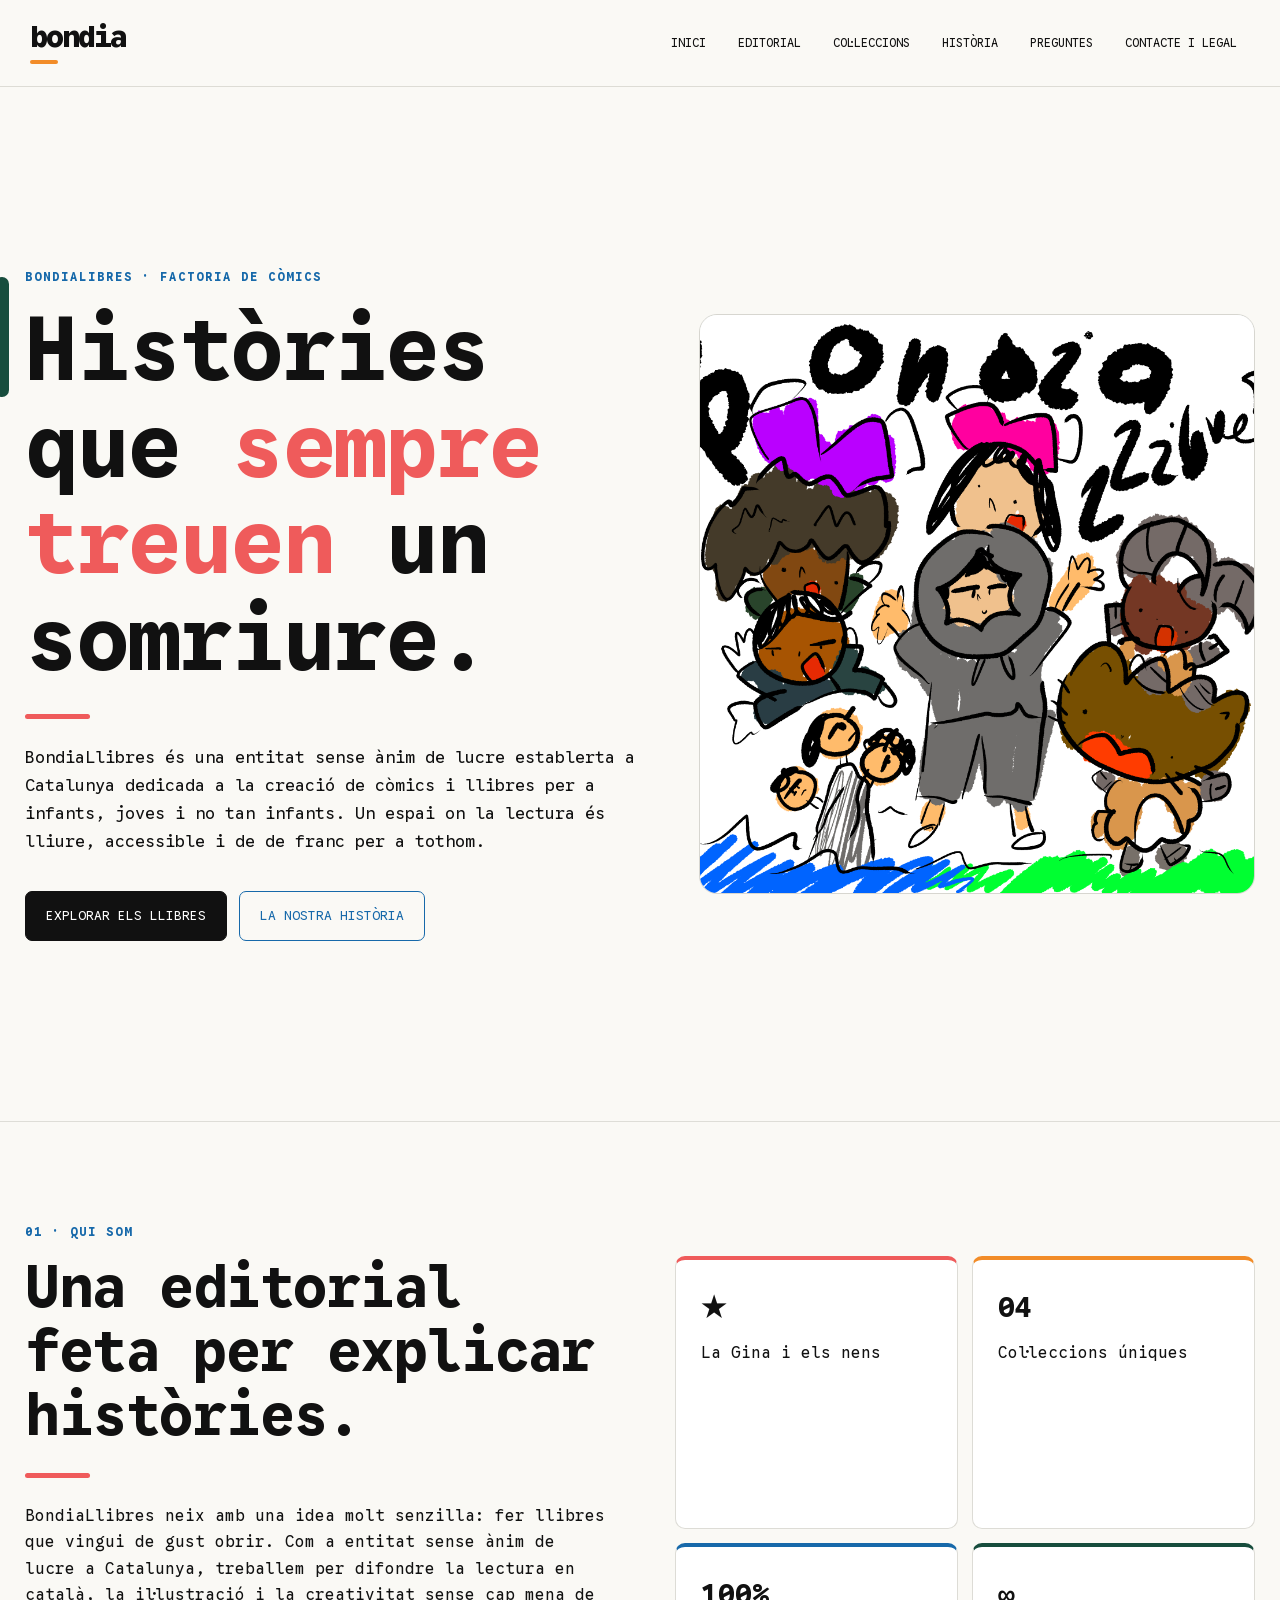
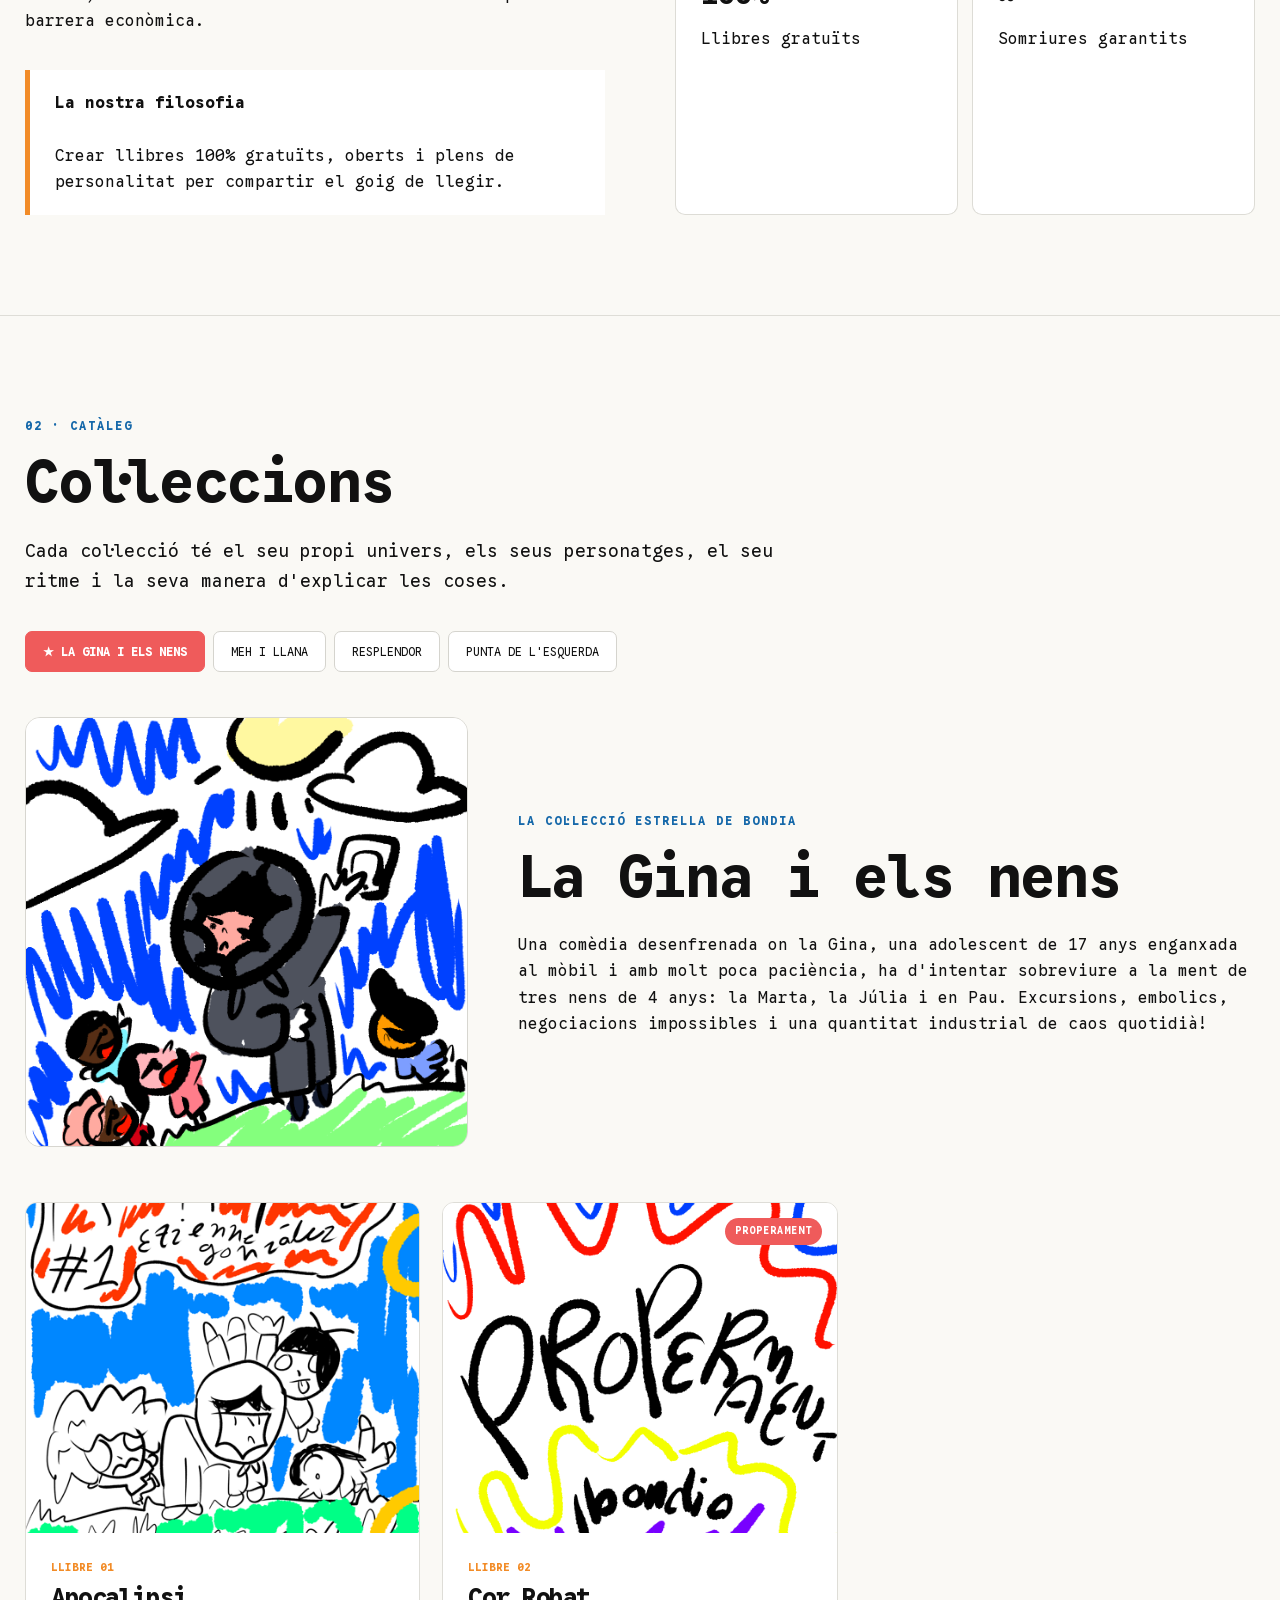
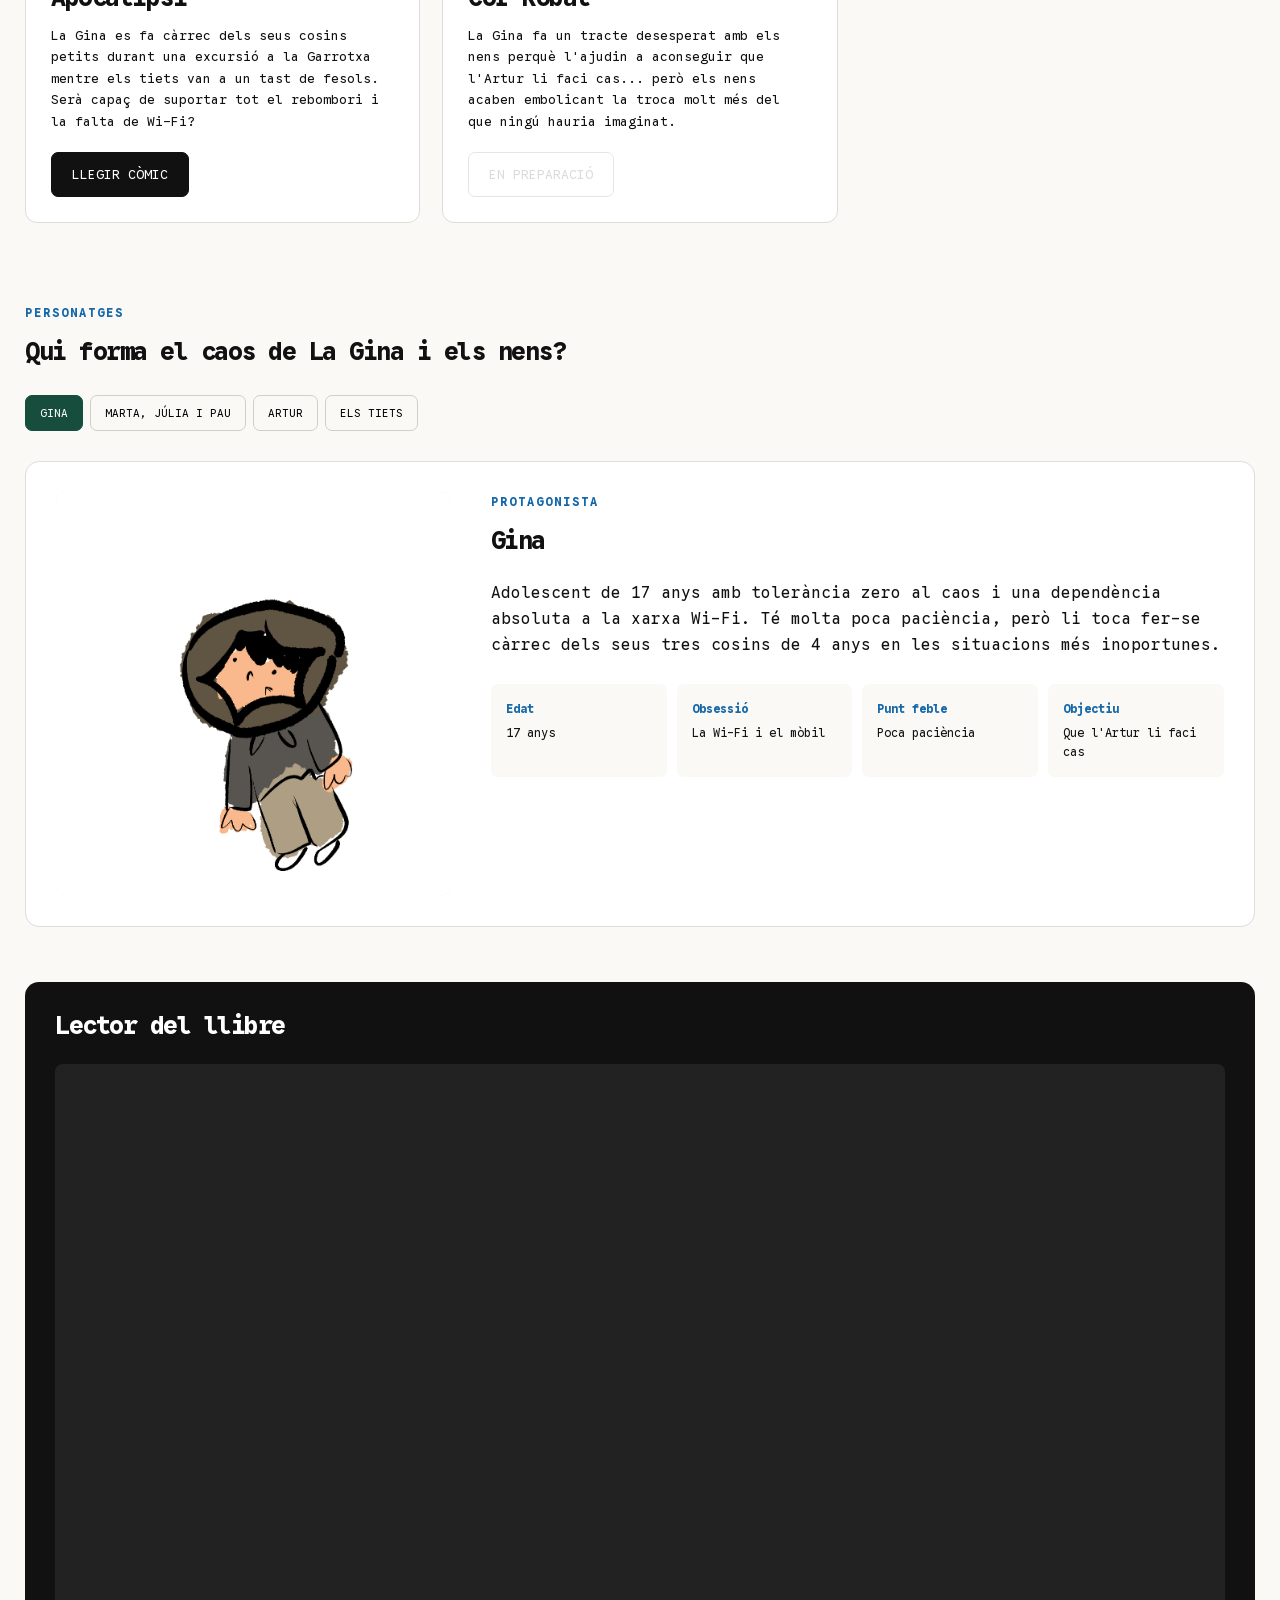
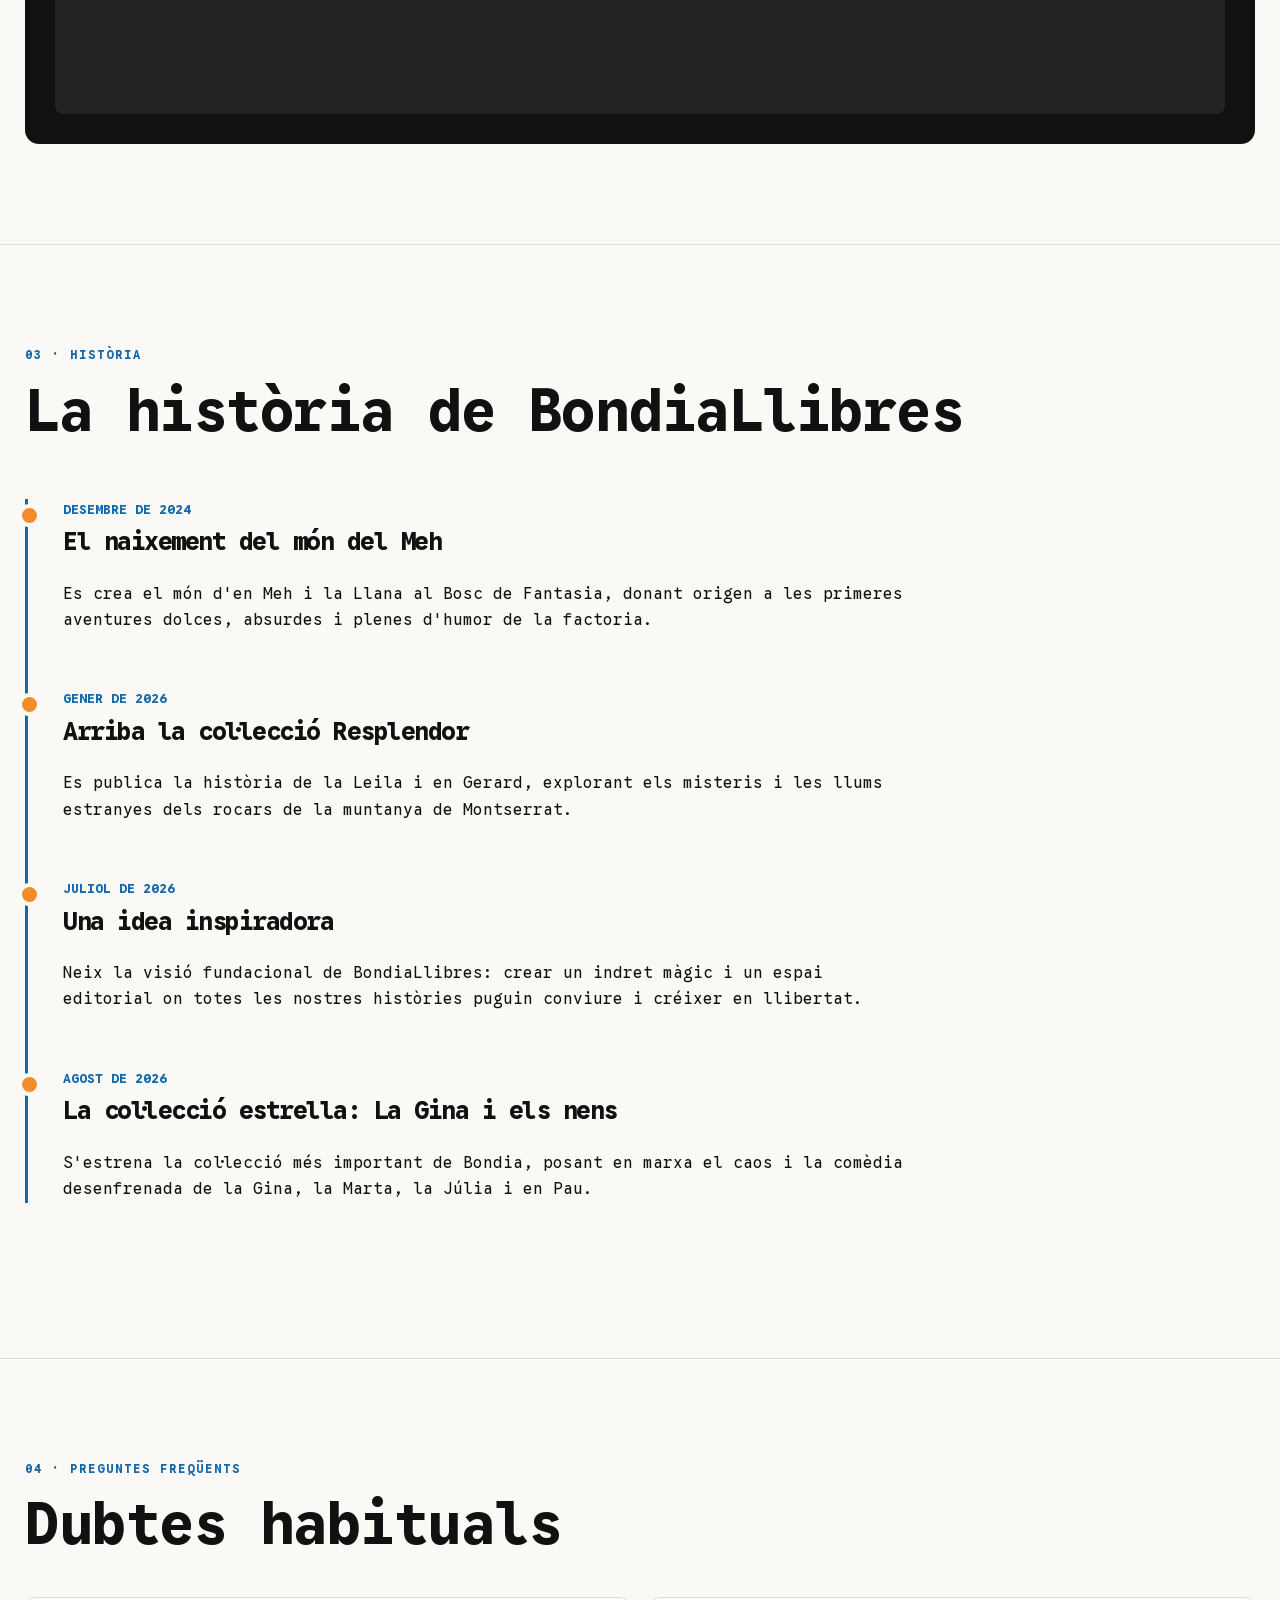
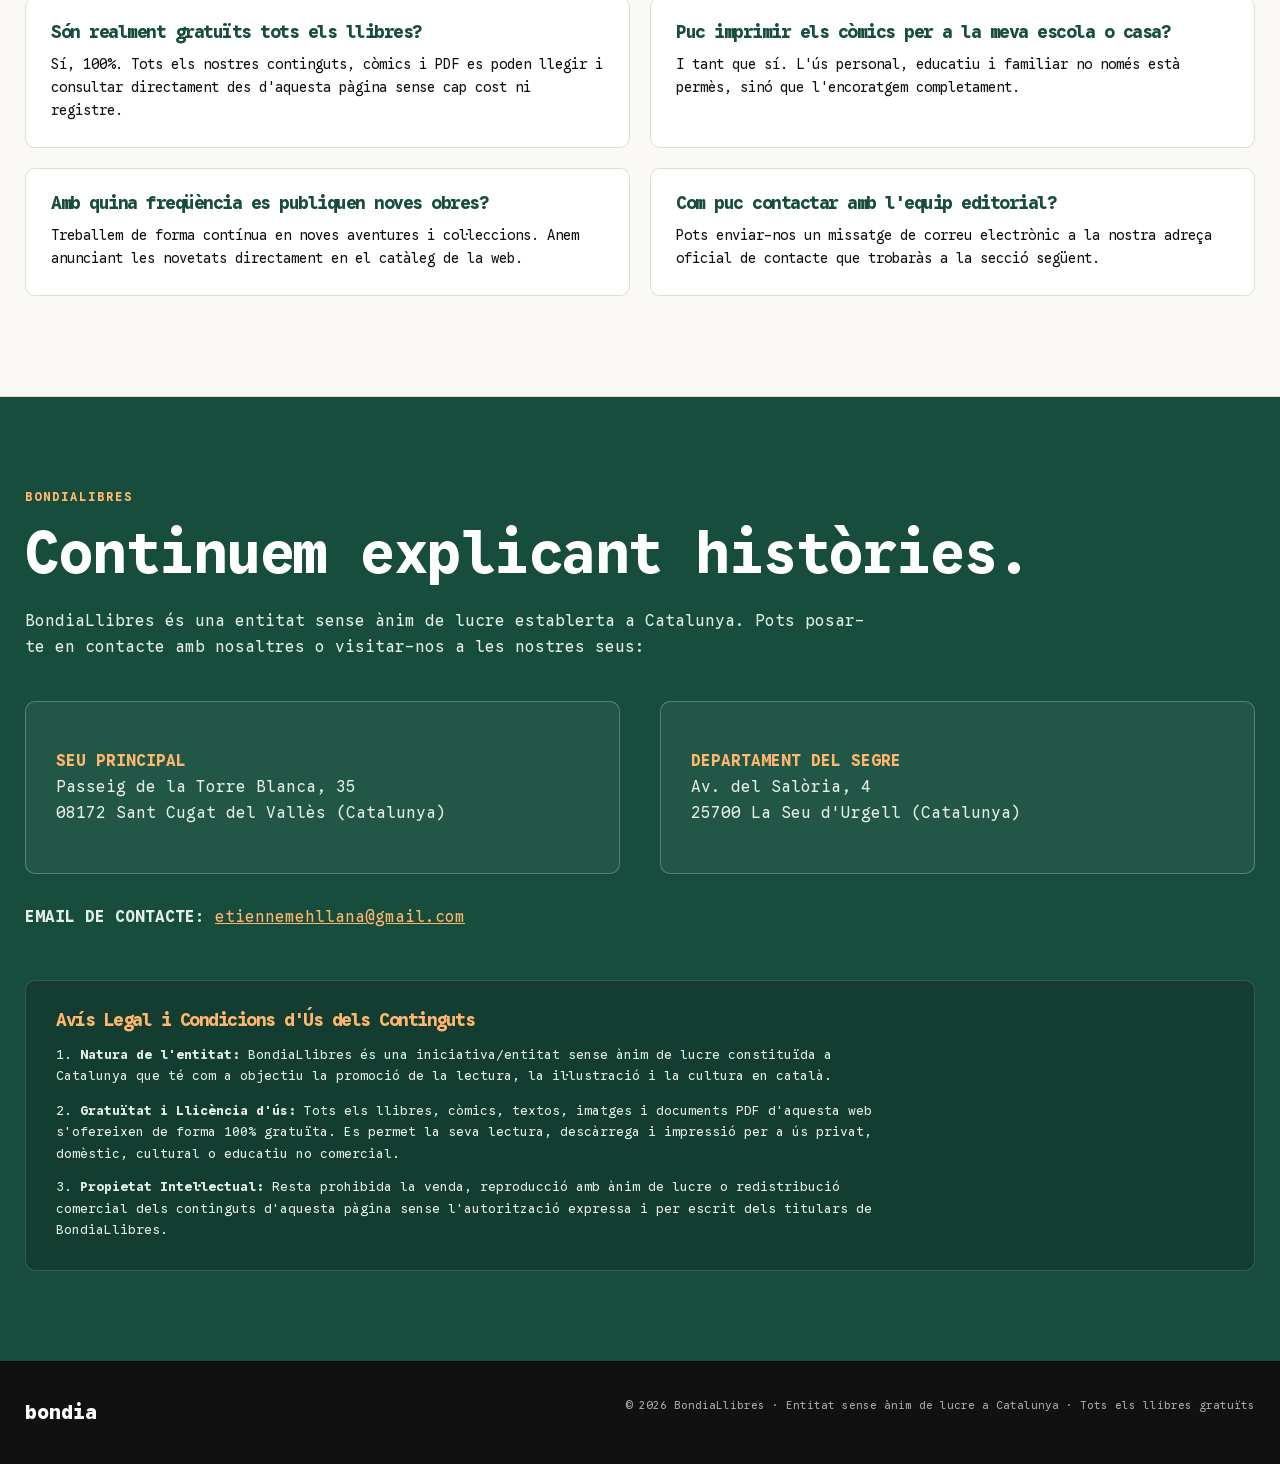
==== index.html @ 41125b44 "Rename bondiallibres.html to index.html" ====
<!DOCTYPE html>
<html lang="ca">
<head>
  <meta charset="UTF-8">
  <meta name="viewport" content="width=device-width, initial-scale=1.0">

  <title>BondiaLlibres — Factoria de còmics i llibres</title>

  <link rel="preconnect" href="https://fonts.googleapis.com">
  <link rel="preconnect" href="https://fonts.gstatic.com" crossorigin>
  <link href="https://fonts.googleapis.com/css2?family=Google+Sans+Code:ital,wght@0,300..800;1,300..800&display=swap" rel="stylesheet">

  <style>
    :root {
      --orange: #f28c28;
      --coral: #ef5b5b;
      --green: #174d3d;
      --sapphire: #1769aa;
      --black: #111111;
      --white: #ffffff;
      --cream: #faf9f5;
      --grey: #ecebe6;
      --light-blue: #edf5fa;
    }

    * {
      box-sizing: border-box;
    }

    html {
      scroll-behavior: smooth;
    }

    body {
      margin: 0;
      background: var(--cream);
      color: var(--black);
      font-family: "Google Sans Code", monospace;
      font-weight: 400;
      line-height: 1.65;
    }

    a {
      color: inherit;
      text-decoration: none;
    }

    button, input {
      font-family: inherit;
    }

    /* HEADER */
    header {
      position: sticky;
      top: 0;
      z-index: 1000;
      background: rgba(250, 249, 245, 0.96);
      border-bottom: 1px solid #dddcd5;
      backdrop-filter: blur(10px);
    }

    .header-inner {
      max-width: 1400px;
      margin: auto;
      min-height: 86px;
      padding: 15px 30px;
      display: flex;
      align-items: center;
      justify-content: space-between;
      gap: 30px;
    }

    .logo {
      font-size: 30px;
      font-weight: 800;
      letter-spacing: -2px;
      line-height: 1;
      color: var(--black);
      position: relative;
    }

    .logo::after {
      content: "";
      display: block;
      width: 28px;
      height: 4px;
      margin-top: 8px;
      background: var(--orange);
      border-radius: 10px;
    }

    nav {
      display: flex;
      flex-wrap: wrap;
      justify-content: flex-end;
      gap: 6px;
    }

    nav a {
      padding: 9px 13px;
      font-size: 12px;
      border-radius: 8px;
      transition: 0.2s ease;
    }

    nav a:hover {
      background: var(--black);
      color: white;
    }

    /* GENERAL */
    .container {
      width: min(1400px, calc(100% - 50px));
      margin: auto;
    }

    .section {
      padding: 100px 0;
      border-bottom: 1px solid #deddd7;
    }

    .eyebrow {
      color: var(--sapphire);
      font-size: 12px;
      font-weight: 700;
      text-transform: uppercase;
      letter-spacing: 2px;
      margin-bottom: 15px;
    }

    h1, h2, h3, h4 {
      margin-top: 0;
      line-height: 1.1;
      letter-spacing: -1.5px;
    }

    h1 {
      font-size: clamp(42px, 7vw, 88px);
      max-width: 900px;
      margin-bottom: 25px;
    }

    h2 {
      font-size: clamp(34px, 5vw, 58px);
      margin-bottom: 22px;
    }

    h3 {
      font-size: 25px;
    }

    p {
      max-width: 850px;
    }

    .lead {
      font-size: 18px;
      max-width: 800px;
    }

    .accent-line {
      width: 65px;
      height: 5px;
      border-radius: 10px;
      background: var(--coral);
      margin: 25px 0;
    }

    /* HERO */
    .hero {
      min-height: 750px;
      display: grid;
      grid-template-columns: 1.05fr 0.95fr;
      align-items: center;
      gap: 60px;
      padding: 80px 0;
    }

    .hero-copy {
      position: relative;
    }

    .hero-copy::before {
      content: "";
      position: absolute;
      width: 14px;
      height: 120px;
      left: -30px;
      top: 10px;
      background: var(--green);
      border-radius: 20px;
    }

    .hero h1 span {
      color: var(--coral);
    }

    .hero-description {
      font-size: 17px;
      max-width: 700px;
    }

    .hero-buttons {
      display: flex;
      flex-wrap: wrap;
      gap: 12px;
      margin-top: 35px;
    }

    .button {
      display: inline-block;
      padding: 13px 20px;
      border: 1px solid var(--black);
      border-radius: 7px;
      font-size: 13px;
      transition: 0.2s ease;
      background: transparent;
      cursor: pointer;
    }

    .button:hover {
      transform: translateY(-2px);
    }

    .button.primary {
      background: var(--black);
      color: white;
    }

    .button.blue {
      border-color: var(--sapphire);
      color: var(--sapphire);
    }

    .button.disabled {
      opacity: 0.5;
      cursor: not-allowed;
      border-color: #ccc;
    }

    .hero-image {
      min-height: 580px;
      background: linear-gradient(135deg, rgba(23,77,61,.08), rgba(23,105,170,.08)), white;
      border: 1px solid #d7d6d0;
      border-radius: 18px;
      display: flex;
      align-items: center;
      justify-content: center;
      position: relative;
      overflow: hidden;
    }

    .hero-image img {
      width: 100%;
      height: 100%;
      object-fit: cover;
      position: absolute;
      inset: 0;
    }

    /* EDITORIAL */
    .editorial-grid {
      display: grid;
      grid-template-columns: 1fr 1fr;
      gap: 70px;
    }

    .editorial-text {
      font-size: 16px;
    }

    .editorial-note {
      border-left: 5px solid var(--orange);
      padding: 20px 25px;
      background: white;
      margin-top: 35px;
    }

    .facts {
      display: grid;
      grid-template-columns: repeat(2, 1fr);
      gap: 14px;
    }

    .fact {
      background: white;
      border: 1px solid #dddcd6;
      padding: 25px;
      border-radius: 10px;
    }

    .fact strong {
      display: block;
      font-size: 28px;
      margin-bottom: 8px;
    }

    .fact:nth-child(1) { border-top: 4px solid var(--coral); }
    .fact:nth-child(2) { border-top: 4px solid var(--orange); }
    .fact:nth-child(3) { border-top: 4px solid var(--sapphire); }
    .fact:nth-child(4) { border-top: 4px solid var(--green); }

    /* COLLECTIONS */
    .collection-tabs {
      display: flex;
      flex-wrap: wrap;
      gap: 8px;
      margin: 35px 0 45px;
    }

    .collection-tab {
      cursor: pointer;
      background: white;
      color: var(--black);
      border: 1px solid #d5d4ce;
      border-radius: 7px;
      padding: 12px 17px;
      font-family: inherit;
      font-size: 12px;
      transition: 0.2s;
    }

    .collection-tab:hover,
    .collection-tab.active {
      background: var(--black);
      color: white;
      border-color: var(--black);
    }

    .collection-tab.star {
      border-color: var(--coral);
      color: var(--coral);
      font-weight: 700;
    }

    .collection-tab.star:hover,
    .collection-tab.star.active {
      background: var(--coral);
      color: white;
    }

    .collection {
      display: none;
    }

    .collection.active {
      display: block;
      animation: appear 0.3s ease;
    }

    @keyframes appear {
      from { opacity: 0; transform: translateY(8px); }
      to { opacity: 1; transform: translateY(0); }
    }

    .collection-header {
      display: grid;
      grid-template-columns: 0.75fr 1.25fr;
      gap: 50px;
      align-items: center;
      margin-bottom: 55px;
    }

    .collection-header.no-cover {
      display: block;
    }

    .collection-cover {
      height: 430px;
      background: white;
      border: 1px solid #d7d6d0;
      border-radius: 15px;
      overflow: hidden;
    }

    .collection-cover img {
      width: 100%;
      height: 100%;
      object-fit: cover;
    }

    .collection-description {
      font-size: 16px;
    }

    .book-grid {
      display: grid;
      grid-template-columns: repeat(3, 1fr);
      gap: 22px;
    }

    .book-card {
      background: white;
      border: 1px solid #deddd7;
      border-radius: 12px;
      overflow: hidden;
      transition: 0.2s ease;
      position: relative;
    }

    .book-card:hover {
      transform: translateY(-4px);
      box-shadow: 0 12px 35px rgba(0,0,0,.07);
    }

    .book-image {
      height: 330px;
      background: #f2f1ed;
      position: relative;
    }

    .book-image img {
      width: 100%;
      height: 100%;
      object-fit: cover;
    }

    .book-badge {
      position: absolute;
      top: 15px;
      right: 15px;
      background: var(--coral);
      color: white;
      font-size: 10px;
      font-weight: 700;
      padding: 5px 10px;
      border-radius: 20px;
      text-transform: uppercase;
      letter-spacing: 1px;
    }

    .book-content {
      padding: 25px;
    }

    .book-number {
      color: var(--orange);
      font-size: 11px;
      font-weight: 700;
      margin-bottom: 8px;
    }

    .book-content h3 {
      margin-bottom: 13px;
    }

    .book-content p {
      font-size: 13px;
      margin-bottom: 20px;
    }

    /* PERSONATGES */
    .characters-section {
      margin-top: 80px;
    }

    .character-tabs {
      display: flex;
      flex-wrap: wrap;
      gap: 7px;
      margin: 30px 0;
    }

    .character-tab {
      cursor: pointer;
      padding: 10px 14px;
      background: transparent;
      border: 1px solid #d0cfca;
      border-radius: 7px;
      font-family: inherit;
      font-size: 11px;
    }

    .character-tab.active {
      background: var(--green);
      color: white;
      border-color: var(--green);
    }

    .character {
      display: none;
      grid-template-columns: 0.7fr 1.3fr;
      gap: 40px;
      padding: 30px;
      background: white;
      border: 1px solid #dddcd6;
      border-radius: 14px;
    }

    .character.character-full-width {
      grid-template-columns: 1fr;
    }

    .character.active {
      display: grid;
      animation: appear .3s ease;
    }

    .character-image {
      min-height: 360px;
      background: var(--light-blue);
      border-radius: 10px;
      overflow: hidden;
    }

    .character-image img {
      width: 100%;
      height: 100%;
      min-height: 360px;
      object-fit: cover;
      border-radius: 10px;
    }

    .character-data {
      display: grid;
      grid-template-columns: repeat(4, 1fr);
      gap: 10px;
      margin-top: 25px;
    }

    .data-box {
      background: var(--cream);
      padding: 15px;
      border-radius: 7px;
      font-size: 12px;
    }

    .data-box strong {
      display: block;
      color: var(--sapphire);
      margin-bottom: 4px;
    }

    /* PDF SECTION */
    .pdf-section {
      margin-top: 55px;
      background: #111;
      color: white;
      padding: 30px;
      border-radius: 14px;
    }

    .pdf-section h3 {
      color: white;
    }

    .pdf-container {
      width: 100%;
      height: 650px;
      border-radius: 8px;
      overflow: hidden;
      margin-top: 20px;
      background: #222;
    }

    /* HISTÒRIA */
    .timeline {
      max-width: 950px;
      margin-top: 55px;
      border-left: 3px solid var(--sapphire);
      padding-left: 35px;
    }

    .timeline-item {
      margin-bottom: 55px;
      position: relative;
    }

    .timeline-item::before {
      content: "";
      position: absolute;
      left: -45px;
      top: 5px;
      width: 15px;
      height: 15px;
      background: var(--orange);
      border: 4px solid var(--cream);
      border-radius: 50%;
    }

    .timeline-year {
      color: var(--sapphire);
      font-weight: 700;
      font-size: 13px;
      margin-bottom: 8px;
    }

    /* FAQ SECTION */
    .faq-grid {
      display: grid;
      grid-template-columns: repeat(2, 1fr);
      gap: 20px;
      margin-top: 40px;
    }

    .faq-item {
      background: white;
      border: 1px solid #dddcd6;
      padding: 25px;
      border-radius: 10px;
    }

    .faq-item h3 {
      font-size: 18px;
      color: var(--green);
      margin-bottom: 10px;
    }

    .faq-item p {
      font-size: 14px;
      margin: 0;
    }

    /* CONTACTE & LEGAL */
    .contact {
      background: var(--green);
      color: white;
      padding: 90px 0;
    }

    .contact h2 { color: white; }
    .contact p { color: #e4eee9; }

    .contact-grid {
      display: grid;
      grid-template-columns: 1fr 1fr;
      gap: 40px;
    }

    .contact-card {
      padding: 30px;
      border: 1px solid rgba(255,255,255,.25);
      border-radius: 10px;
      background: rgba(255,255,255,.05);
    }

    .contact-card strong { color: #ffb66d; }

    .legal-box {
      margin-top: 50px;
      padding: 30px;
      background: rgba(0, 0, 0, 0.2);
      border-radius: 10px;
      border: 1px solid rgba(255,255,255,0.15);
      font-size: 13px;
    }

    .legal-box h3 {
      color: #ffb66d;
      font-size: 18px;
      margin-bottom: 12px;
    }

    /* FOOTER */
    footer {
      background: var(--black);
      color: white;
      padding: 35px 0;
    }

    .footer-inner {
      max-width: 1400px;
      width: calc(100% - 50px);
      margin: auto;
      display: flex;
      justify-content: space-between;
      gap: 20px;
      flex-wrap: wrap;
      font-size: 11px;
      color: #aaa;
    }

    .footer-logo {
      color: white;
      font-size: 20px;
      font-weight: 800;
    }

    @media (max-width: 1000px) {
      .hero, .editorial-grid, .collection-header, .contact-grid, .faq-grid {
        grid-template-columns: 1fr;
      }
      .book-grid { grid-template-columns: repeat(2, 1fr); }
      .character.active { grid-template-columns: 1fr; }
      .hero-image { min-height: 450px; }
      .character-data { grid-template-columns: repeat(2, 1fr); }
    }

    @media (max-width: 650px) {
      .header-inner { align-items: flex-start; flex-direction: column; }
      nav { justify-content: flex-start; }
      .section { padding: 65px 0; }
      .container { width: min(100% - 30px, 1400px); }
      .book-grid, .facts, .character-data { grid-template-columns: 1fr; }
      .book-image { height: 390px; }
    }
  </style>
</head>

<body>

  <header>
    <div class="header-inner">
      <a href="#inici" class="logo">bondia</a>
      <nav>
        <a href="#inici">INICI</a>
        <a href="#editorial">EDITORIAL</a>
        <a href="#colleccions">COL·LECCIONS</a>
        <a href="#historia">HISTÒRIA</a>
        <a href="#faq">PREGUNTES</a>
        <a href="#contacte">CONTACTE I LEGAL</a>
      </nav>
    </div>
  </header>

  <main>

    <!-- HERO -->
    <section class="section" id="inici">
      <div class="container hero">
        <div class="hero-copy">
          <div class="eyebrow">BONDIALIBRES · FACTORIA DE CÒMICS</div>
          <h1>Històries que <span>sempre treuen</span> un somriure.</h1>
          <div class="accent-line"></div>
          <p class="hero-description">
            BondiaLlibres és una entitat sense ànim de lucre establerta a Catalunya dedicada a la creació de còmics i llibres per a infants, joves i no tan infants. Un espai on la lectura és lliure, accessible i de de franc per a tothom.
          </p>
          <div class="hero-buttons">
            <a class="button primary" href="#colleccions">EXPLORAR ELS LLIBRES</a>
            <a class="button blue" href="#historia">LA NOSTRA HISTÒRIA</a>
          </div>
        </div>

        <div class="hero-image">
          <img src="hero-banner.png" alt="Portada principal de BondiaLlibres">
        </div>
      </div>
    </section>

    <!-- EDITORIAL -->
    <section class="section" id="editorial">
      <div class="container">
        <div class="eyebrow">01 · QUI SOM</div>
        <div class="editorial-grid">
          <div>
            <h2>Una editorial feta per explicar històries.</h2>
            <div class="accent-line"></div>
            <p class="editorial-text">
              BondiaLlibres neix amb una idea molt senzilla: fer llibres que vingui de gust obrir. Com a entitat sense ànim de lucre a Catalunya, treballem per difondre la lectura en català, la il·lustració i la creativitat sense cap mena de barrera econòmica.
            </p>
            <div class="editorial-note">
              <strong>La nostra filosofia</strong><br><br>
              Crear llibres 100% gratuïts, oberts i plens de personalitat per compartir el goig de llegir.
            </div>
          </div>
          <div class="facts">
            <div class="fact"><strong>★</strong> La Gina i els nens</div>
            <div class="fact"><strong>04</strong> Col·leccions úniques</div>
            <div class="fact"><strong>100%</strong> Llibres gratuïts</div>
            <div class="fact"><strong>∞</strong> Somriures garantits</div>
          </div>
        </div>
      </div>
    </section>

    <!-- COL·LECCIONS -->
    <section class="section" id="colleccions">
      <div class="container">
        <div class="eyebrow">02 · CATÀLEG</div>
        <h2>Col·leccions</h2>
        <p class="lead">
          Cada col·lecció té el seu propi univers, els seus personatges, el seu ritme i la seva manera d'explicar les coses.
        </p>

        <div class="collection-tabs">
          <button class="collection-tab star active" onclick="showCollection('gina', event)">★ LA GINA I ELS NENS</button>
          <button class="collection-tab" onclick="showCollection('meh', event)">MEH I LLANA</button>
          <button class="collection-tab" onclick="showCollection('resplendor', event)">RESPLENDOR</button>
          <button class="collection-tab" onclick="showCollection('punta', event)">PUNTA DE L'ESQUERDA</button>
        </div>

        <!-- 1. LA GINA I ELS NENS (COL·LECCIÓ PRINCIPAL) -->
        <div class="collection active" id="gina">
          <div class="collection-header">
            <div class="collection-cover">
              <img src="cover-la-gina-i-els-nens.png" alt="Col·lecció La Gina i els nens">
            </div>
            <div class="collection-description">
              <div class="eyebrow">LA COL·LECCIÓ ESTRELLA DE BONDIA</div>
              <h2>La Gina i els nens</h2>
              <p>
                Una comèdia desenfrenada on la Gina, una adolescent de 17 anys enganxada al mòbil i amb molt poca paciència, ha d'intentar sobreviure a la ment de tres nens de 4 anys: la Marta, la Júlia i en Pau. Excursions, embolics, negociacions impossibles i una quantitat industrial de caos quotidià!
              </p>
            </div>
          </div>

          <div class="book-grid">
            <!-- LLIBRE 01 -->
            <article class="book-card">
              <div class="book-image">
                <img src="book-gina-apocalipsi.png" alt="La Gina i els nens: Apocalipsi">
              </div>
              <div class="book-content">
                <div class="book-number">LLIBRE 01</div>
                <h3>Apocalipsi</h3>
                <p>
                  La Gina es fa càrrec dels seus cosins petits durant una excursió a la Garrotxa mentre els tiets van a un tast de fesols. Serà capaç de suportar tot el rebombori i la falta de Wi-Fi?
                </p>
                <button class="button primary" onclick="openPDF('gina-llibre-1-apocalipsi.pdf')">LLEGIR CÒMIC</button>
              </div>
            </article>

            <!-- LLIBRE 02 (PROPERAMENT) -->
            <article class="book-card">
              <div class="book-image">
                <span class="book-badge">PROPERAMENT</span>
                <img src="book-gina-cor-robat.png" alt="La Gina i els nens: Cor Robat">
              </div>
              <div class="book-content">
                <div class="book-number">LLIBRE 02</div>
                <h3>Cor Robat</h3>
                <p>
                  La Gina fa un tracte desesperat amb els nens perquè l'ajudin a aconseguir que l'Artur li faci cas... però els nens acaben embolicant la troca molt més del que ningú hauria imaginat.
                </p>
                <button class="button disabled" disabled>EN PREPARACIÓ</button>
              </div>
            </article>
          </div>

          <!-- PERSONATGES LA GINA I ELS NENS -->
          <div class="characters-section">
            <div class="eyebrow">PERSONATGES</div>
            <h3>Qui forma el caos de La Gina i els nens?</h3>

            <div class="character-tabs">
              <button class="character-tab active" onclick="showCharacter('gina-character')">GINA</button>
              <button class="character-tab" onclick="showCharacter('nens-character')">MARTA, JÚLIA I PAU</button>
              <button class="character-tab" onclick="showCharacter('artur-character')">ARTUR</button>
              <button class="character-tab" onclick="showCharacter('tiets-character')">ELS TIETS</button>
            </div>

            <!-- GINA -->
            <div class="character active" id="gina-character">
              <div class="character-image"><img src="char-gina.png" alt="Personatge Gina"></div>
              <div>
                <div class="eyebrow">PROTAGONISTA</div>
                <h3>Gina</h3>
                <p>Adolescent de 17 anys amb tolerància zero al caos i una dependència absoluta a la xarxa Wi-Fi. Té molta poca paciència, però li toca fer-se càrrec dels seus tres cosins de 4 anys en les situacions més inoportunes.</p>
                <div class="character-data">
                  <div class="data-box"><strong>Edat</strong> 17 anys</div>
                  <div class="data-box"><strong>Obsessió</strong> La Wi-Fi i el mòbil</div>
                  <div class="data-box"><strong>Punt feble</strong> Poca paciència</div>
                  <div class="data-box"><strong>Objectiu</strong> Que l'Artur li faci cas</div>
                </div>
              </div>
            </div>

            <!-- ELS NENS -->
            <div class="character" id="nens-character">
              <div class="character-image"><img src="char-nens.png" alt="La Marta, la Júlia i en Pau"></div>
              <div>
                <div class="eyebrow">EL TRIO DEL REBOMBORI</div>
                <h3>Marta, Júlia i Pau</h3>
                <p>Tres nens de 4 anys completament bojos, estrafolaris i extremadament innocents. A vegades intenten col·laborar amb la Gina, però el 99% de les vegades acaben generant un descontrol absolut on van.</p>
                <div class="character-data">
                  <div class="data-box"><strong>Edat</strong> 4 anys</div>
                  <div class="data-box"><strong>Personalitat</strong> Innocents i imprevisibles</div>
                  <div class="data-box"><strong>Especialitat</strong> Embolicar la troca</div>
                  <div class="data-box"><strong>Habilitat</strong> Trens de caos instantanis</div>
                </div>
              </div>
            </div>

            <!-- ARTUR -->
            <div class="character" id="artur-character">
              <div class="character-image"><img src="char-artur.png" alt="Personatge Artur"></div>
              <div>
                <div class="eyebrow">L'INTERÈS AMORÓS</div>
                <h3>Artur</h3>
                <p>El noi que li agrada a la Gina. És completament inaccessible i sembla tenir com a passatemps dir-li que "no" a la Gina per a qualsevol pla que ella proposi.</p>
                <div class="character-data">
                  <div class="data-box"><strong>Rol</strong> Interès amorós</div>
                  <div class="data-box"><strong>Actitud</strong> Inaccessible</div>
                  <div class="data-box"><strong>Frase típica</strong> "No."</div>
                  <div class="data-box"><strong>Estat</strong> Objectiu del pla "Cor Robat"</div>
                </div>
              </div>
            </div>

            <!-- ELS TIETS -->
            <div class="character" id="tiets-character">
              <div class="character-image"><img src="char-tiets.png" alt="Els Tiets"></div>
              <div>
                <div class="eyebrow">PAPA I MAMA DELS NENS</div>
                <h3>Els Tiets</h3>
                <p>Els pares de la Marta, la Júlia i en Pau. Experten en demanar a la Gina que cuidi dels nens amb l'excusa d'anar a esdeveniments absolutament crucials com un tast de fesols a la Garrotxa.</p>
                <div class="character-data">
                  <div class="data-box"><strong>Rol</strong> Tiets de la Gina</div>
                  <div class="data-box"><strong>Prioritat</strong> Marxar de tastets</div>
                  <div class="data-box"><strong>Estratègia</strong> Deixar els nens a la Gina</div>
                  <div class="data-box"><strong>Ubicació favorita</strong> La Garrotxa</div>
                </div>
              </div>
            </div>

          </div>
        </div>

        <!-- 2. MEH I LLANA -->
        <div class="collection" id="meh">
          <div class="collection-header">
            <div class="collection-cover">
              <img src="cover-meh-i-llana.png" alt="Col·lecció Meh i Llana">
            </div>
            <div class="collection-description">
              <div class="eyebrow">COL·LECCIÓ 02</div>
              <h2>Meh i Llana</h2>
              <p>
                En Meh i la Llana són un gatcabra i una cabra que viuen al Bosc de Fantasia, un indret màgic i ple de menjar, on cada dia és una cosa completament absurda i sense lògica. Acompanya'ls a viure moltes aventures en companyia dels seus amics!
              </p>
            </div>
          </div>

          <div class="book-grid">
            <article class="book-card">
              <div class="book-image">
                <img src="book-tempesta-de-sucre.png" alt="Meh i Llana: El misteri de la Tempesta de Sucre!">
              </div>
              <div class="book-content">
                <div class="book-number">LLIBRE 01</div>
                <h3>El misteri de la Tempesta de Sucre!</h3>
                <p>
                  En Zamboni i la seva màquina han provocat un caos dolç a tot el bosc i els amics han d'impedir que vagi a més! Aconseguiran parar la tempesta i reunir els ingredients màgics?
                </p>
                <button class="button" onclick="openPDF('meh-llibre-1.pdf')">VEURE EL LLIBRE</button>
              </div>
            </article>
          </div>

          <!-- PERSONATGES MEH I LLANA -->
          <div class="characters-section">
            <div class="eyebrow">PERSONATGES</div>
            <h3>Qui viu al Bosc de Fantasia?</h3>

            <div class="character-tabs">
              <button class="character-tab active" onclick="showCharacter('meh-character')">MEH</button>
              <button class="character-tab" onclick="showCharacter('llana-character')">LLANA</button>
              <button class="character-tab" onclick="showCharacter('lola-character')">LOLA</button>
              <button class="character-tab" onclick="showCharacter('rocky-character')">ROCKY</button>
              <button class="character-tab" onclick="showCharacter('tano-character')">TANO</button>
              <button class="character-tab" onclick="showCharacter('dolcet-character')">DOLÇET</button>
              <button class="character-tab" onclick="showCharacter('zamboni-character')">ZAMBONI</button>
            </div>

            <div class="character active" id="meh-character">
              <div class="character-image"><img src="char-meh.png" alt="Personatge Meh"></div>
              <div>
                <div class="eyebrow">PERSONATGE PRINCIPAL</div>
                <h3>Meh</h3>
                <p>En Meh és un gatcabra boig que sempre vol menjar! És el rei d'embolicar la troca i no para de dir frases uniques i divertides durant les seves aventures.</p>
                <div class="character-data">
                  <div class="data-box"><strong>Personalitat</strong> Boig i glotó</div>
                  <div class="data-box"><strong>Espècie</strong> Gatcabra</div>
                  <div class="data-box"><strong>Frases típiques</strong> "Míwing!", "Llaneta!", "Pa de pessic!"</div>
                  <div class="data-box"><strong>Punt feble</strong> Embolica la troca fàcilment</div>
                </div>
              </div>
            </div>

            <div class="character" id="llana-character">
              <div class="character-image"><img src="char-llana.png" alt="Personatge Llana"></div>
              <div>
                <div class="eyebrow">PERSONATGE PRINCIPAL</div>
                <h3>Llana</h3>
                <p>La Llana és una cabra boja i hiperactiva. Mai s'està quieta i sempre té un pla boig al cap per resoldre qualsevol situació.</p>
                <div class="character-data">
                  <div class="data-box"><strong>Personalitat</strong> Hiperactiva i enginyosa</div>
                  <div class="data-box"><strong>Espècie</strong> Cabra</div>
                  <div class="data-box"><strong>Habilitat especial</strong> El ball de la cabra boja</div>
                  <div class="data-box"><strong>Superpoder</strong> Plans bojos instantanis</div>
                </div>
              </div>
            </div>

            <div class="character" id="lola-character">
              <div class="character-image"><img src="char-lola.png" alt="Personatge Lola"></div>
              <div>
                <div class="eyebrow">AMIGA DEL BOSC</div>
                <h3>Lola</h3>
                <p>La Lola és la conilla saltadora més àgil de tot el Bosc de Fantasia. Se la passa el dia saltant, ballant i encomanant la seva energia a tothom.</p>
                <div class="character-data">
                  <div class="data-box"><strong>Personalitat</strong> Alegre i energètica</div>
                  <div class="data-box"><strong>Espècie</strong> Conilla</div>
                  <div class="data-box"><strong>Punt fort</strong> La més àgil del bosc</div>
                  <div class="data-box"><strong>Passatemps</strong> Saltar i ballar</div>
                </div>
              </div>
            </div>

            <div class="character" id="rocky-character">
              <div class="character-image"><img src="char-rocky.png" alt="Personatge Rocky"></div>
              <div>
                <div class="eyebrow">AMIC DEL BOSC</div>
                <h3>Rocky</h3>
                <p>En Rocky és un os rentador explorador al qual li encanta escalar els arbres més alts. Té una debilitat absoluta per la canyella!</p>
                <div class="character-data">
                  <div class="data-box"><strong>Personalitat</strong> Explorador i golut</div>
                  <div class="data-box"><strong>Espècie</strong> Os rentador</div>
                  <div class="data-box"><strong>Li encanta</strong> La canyella</div>
                  <div class="data-box"><strong>Habilitat</strong> Escalar arbres altíssims</div>
                </div>
              </div>
            </div>

            <div class="character" id="tano-character">
              <div class="character-image"><img src="char-tano.png" alt="Personatge Tano"></div>
              <div>
                <div class="eyebrow">AMIC DEL BOSC</div>
                <h3>Tano</h3>
                <p>En Tano és un armadillo molt simpàtic que té una obsessió completament boja amb els túnels i excavar camins subterranis per tot el bosc.</p>
                <div class="character-data">
                  <div class="data-box"><strong>Personalitat</strong> Perseverant i curiós</div>
                  <div class="data-box"><strong>Espècie</strong> Armadillo</div>
                  <div class="data-box"><strong>Obsessió</strong> Els túnels</div>
                  <div class="data-box"><strong>Especialitat</strong> Navilier subterrani</div>
                </div>
              </div>
            </div>

            <div class="character" id="dolcet-character">
              <div class="character-image"><img src="char-dolcet.png" alt="Personatge Dolçet"></div>
              <div>
                <div class="eyebrow">PASTISSER MÀGIC</div>
                <h3>Dolçet</h3>
                <p>En Dolçet és l'elf pastisser de la Muntanya de la Dolçor. Sempre està cuinant receptes màgiques i postres increïbles per a tots els habitants del bosc.</p>
                <div class="character-data">
                  <div class="data-box"><strong>Personalitat</strong> Treballador i dolç</div>
                  <div class="data-box"><strong>Espècie</strong> Elf</div>
                  <div class="data-box"><strong>Lloc d'origen</strong> Muntanya de la Dolçor</div>
                  <div class="data-box"><strong>Professió</strong> Pastisser màgic</div>
                </div>
              </div>
            </div>

            <div class="character" id="zamboni-character">
              <div class="character-image"><img src="char-zamboni.png" alt="Personatge Zamboni"></div>
              <div>
                <div class="eyebrow">EL VIATGER DEL FUTUR</div>
                <h3>Zamboni</h3>
                <p>En Zamboni és un robot que ha vingut directament del futur. Porta amb ell la famosa "Màquina de la Bogeria", la culpable de desencadenar la Tempesta de Sucre!</p>
                <div class="character-data">
                  <div class="data-box"><strong>Tipus</strong> Robot futurista</div>
                  <div class="data-box"><strong>Origen</strong> El Futur</div>
                  <div class="data-box"><strong>Invent</strong> La Màquina de la Bogeria</div>
                  <div class="data-box"><strong>Efecte</strong> Crea tempestes dolces</div>
                </div>
              </div>
            </div>

          </div>
        </div>

        <!-- 3. RESPLENDOR -->
        <div class="collection" id="resplendor">
          <div class="collection-header">
            <div class="collection-cover">
              <img src="cover-resplendor.png" alt="Col·lecció Resplendor">
            </div>
            <div class="collection-description">
              <div class="eyebrow">COL·LECCIÓ 03</div>
              <h2>Resplendor</h2>
              <p>
                La Leila i en Gerard són dos escolans de Montserrat. Un dia, mentre exploren els entorns del monestir, veuen unes llums inesperades a la muntanya i decideixen esbrinar què són. Una aventura plena de misteri, humor i descobriments a la muntanya màgica!
              </p>
            </div>
          </div>

          <div class="book-grid">
            <article class="book-card">
              <div class="book-image">
                <img src="book-resplendor.png" alt="Llibre Resplendor">
              </div>
              <div class="book-content">
                <div class="book-number">LLIBRE ÚNIC</div>
                <h3>Resplendor</h3>
                <p>
                  Unes llums estranyes apareixen als rocars de Montserrat. Acompanyaràs la Leila i en Gerard a descobrir el secret que s'hi amaga?
                </p>
                <button class="button" onclick="openPDF('resplendor-llibre.pdf')">VEURE EL LLIBRE</button>
              </div>
            </article>
          </div>

          <!-- PERSONATGES RESPLENDOR -->
          <div class="characters-section">
            <div class="eyebrow">PERSONATGES</div>
            <h3>Qui explora la muntanya de Montserrat?</h3>

            <div class="character-tabs">
              <button class="character-tab active" onclick="showCharacter('leila-character')">LEILA</button>
              <button class="character-tab" onclick="showCharacter('gerard-character')">GERARD</button>
              <button class="character-tab" onclick="showCharacter('monjos-character')">ELS MONJOS</button>
            </div>

            <div class="character active" id="leila-character">
              <div class="character-image"><img src="char-leila.png" alt="Personatge Leila"></div>
              <div>
                <div class="eyebrow">ESCOLANA I EXPLORADORA</div>
                <h3>Leila</h3>
                <p>La Leila és una nena decidida, molt aventurera i que no té por de res. Quan veu un misteri, no pot evitar llançar-se a la cerca de respostes sense pensar-s'ho dues vegades.</p>
                <div class="character-data">
                  <div class="data-box"><strong>Personalitat</strong> Aventurera i valenta</div>
                  <div class="data-box"><strong>Rol</strong> Escolana de Montserrat</div>
                  <div class="data-box"><strong>Superpoder</strong> Atreviment absolut</div>
                  <div class="data-box"><strong>Objectiu</strong> Descobrir la resplendor</div>
                </div>
              </div>
            </div>

            <div class="character" id="gerard-character">
              <div class="character-image"><img src="char-gerard.png" alt="Personatge Gerard"></div>
              <div>
                <div class="eyebrow">ESCOLÀ I COMPANYS</div>
                <h3>Gerard</h3>
                <p>En Gerard és el millor amic de la Leila, però és tot el contrari a ella: prudent, poruc i sempre alerta davant de qualsevol perill imprevist.</p>
                <div class="character-data">
                  <div class="data-box"><strong>Personalitat</strong> Prudent i poruc</div>
                  <div class="data-box"><strong>Rol</strong> Escolà de Montserrat</div>
                  <div class="data-box"><strong>Frase típica</strong> "Leila, tinc por!"</div>
                  <div class="data-box"><strong>Punt fort</strong> És molt precavagut</div>
                </div>
              </div>
            </div>

            <div class="character" id="monjos-character">
              <div class="character-image"><img src="char-monjos.png" alt="Els Monjos"></div>
              <div>
                <div class="eyebrow">ACOMPANYANTS</div>
                <h3>Els Monjos</h3>
                <p>Dos monjos tranquils, acollidors i molt bromistes que viuen al monestir. Acompanyen la Leila i en Gerard en la seva aventura donant un toc d'humor i bon consell.</p>
                <div class="character-data">
                  <div class="data-box"><strong>Personalitat</strong> Tranquils i bromistes</div>
                  <div class="data-box"><strong>Residència</strong> Monestir de Montserrat</div>
                  <div class="data-box"><strong>Habilitat</strong> Humor i saviesa</div>
                  <div class="data-box"><strong>Rol</strong> Guies del grup</div>
                </div>
              </div>
            </div>

          </div>
        </div>

        <!-- 4. PUNTA DE L'ESQUERDA -->
        <div class="collection" id="punta">
          <div class="collection-header no-cover">
            <div class="collection-description">
              <div class="eyebrow">COL·LECCIÓ 04 · NOVEL·LA</div>
              <h2>Punta de l'Esquerda</h2>
              <p>
                Una comèdia geogràfica sobre una illa al bell mig del Mediterrani tan vertical i empinada que desafia tota lògica. Un indret inaccessible i incomprensible per a la gent que ve de la "terra plana", habitat únicament per cinc residents sense nom.
              </p>
            </div>
          </div>

          <div class="book-grid">
            <article class="book-card">
              <div class="book-image">
                <img src="book-punta-de-lesquerda.png" alt="Novel·la Punta de l'Esquerda">
              </div>
              <div class="book-content">
                <div class="book-number">NOVEL·LA · LLIBRE ÚNIC</div>
                <h3>Punta de l'Esquerda</h3>
                <p>
                  Quatre quilòmetres d'inclinació vertical, 5 habitants sense nom i un grapat de situacions absurdes que cap habitant de la terra plana aconseguirà entendre mai.
                </p>
                <button class="button" onclick="openPDF('punta-de-lesquerda-llibre.pdf')">VEURE EL LLIBRE</button>
              </div>
            </article>
          </div>

          <!-- PERSONATGES PUNTA DE L'ESQUERDA -->
          <div class="characters-section">
            <div class="eyebrow">REGISTRE D'HABITANTS</div>
            <h3>Els 5 Habitants de l'Illa Vertical</h3>

            <div class="character-tabs">
              <button class="character-tab active" onclick="showCharacter('h1-character')">HABITANT #01</button>
              <button class="character-tab" onclick="showCharacter('h2-character')">HABITANT #02</button>
              <button class="character-tab" onclick="showCharacter('h3-character')">HABITANT #03</button>
              <button class="character-tab" onclick="showCharacter('h4-character')">HABITANT #04</button>
              <button class="character-tab" onclick="showCharacter('h5-character')">HABITANT #05</button>
            </div>

            <!-- HABITANT #01 -->
            <div class="character character-full-width active" id="h1-character">
              <div>
                <div class="eyebrow">IDENTIFICADOR #01 · CIM MUNICIPAL</div>
                <h3>L'Habitant de l'Atalaia</h3>
                <p>L'únic resident que viu a la cota més alta de l'illa. S'encarrega de cridar les notícies cap avall gràcies a l'eco de la paret vertical.</p>
                <div class="character-data">
                  <div class="data-box"><strong>Ubicació</strong> Cota 850m</div>
                  <div class="data-box"><strong>Identificador</strong> H-01</div>
                  <div class="data-box"><strong>Professió</strong> Crit oficial</div>
                  <div class="data-box"><strong>Postura</strong> Inclinat 45°</div>
                </div>
              </div>
            </div>

            <!-- HABITANT #02 -->
            <div class="character character-full-width" id="h2-character">
              <div>
                <div class="eyebrow">IDENTIFICADOR #02 · BARRANC CENTRAL</div>
                <h3>El Faroner de Rasclet</h3>
                <p>Encarregat de mantenir el far inclinat. Rebutja qualsevol taula o cadira plana per considerar-les "enganys de la terra plana".</p>
                <div class="character-data">
                  <div class="data-box"><strong>Ubicació</strong> Cota 420m</div>
                  <div class="data-box"><strong>Identificador</strong> H-02</div>
                  <div class="data-box"><strong>Filosofia</strong> Antiplà</div>
                  <div class="data-box"><strong>Especialitat</strong> Amarrar mobles</div>
                </div>
              </div>
            </div>

            <!-- HABITANT #03 -->
            <div class="character character-full-width" id="h3-character">
              <div>
                <div class="eyebrow">IDENTIFICADOR #03 · RECALADA NORD</div>
                <h3>La Cuinera de la Gravetat</h3>
                <p>Especialista a cuinar en paelles diagonals. Té el rècord de no haver perdut cap gra de mongeta rocallosa vall avall.</p>
                <div class="character-data">
                  <div class="data-box"><strong>Ubicació</strong> Cota 310m</div>
                  <div class="data-box"><strong>Identificador</strong> H-03</div>
                  <div class="data-box"><strong>Tècnica</strong> Cuina en pendent</div>
                  <div class="data-box"><strong>Habilitat</strong> Inèrcia culinària</div>
                </div>
              </div>
            </div>

            <!-- HABITANT #04 -->
            <div class="character character-full-width" id="h4-character">
              <div>
                <div class="eyebrow">IDENTIFICADOR #04 · AIGUA ARRASTRE</div>
                <h3>El Vigilant de la Mar</h3>
                <p>Viu tan a prop del nivell de l'aigua que passa el dia calculant com la gent plana pot caminar sense caure a l'aigua.</p>
                <div class="character-data">
                  <div class="data-box"><strong>Ubicació</strong> Cota 12m</div>
                  <div class="data-box"><strong>Identificador</strong> H-04</div>
                  <div class="data-box"><strong>Obsessió</strong> Horitzons plans</div>
                  <div class="data-box"><strong>Ofici</strong> Mesurador d'onades</div>
                </div>
              </div>
            </div>

            <!-- HABITANT #05 -->
            <div class="character character-full-width" id="h5-character">
              <div>
                <div class="eyebrow">IDENTIFICADOR #05 · ESQUERDA SUBSÒL</div>
                <h3>L'Arxiver de la Verticalitat</h3>
                <p>Escriu la història oficial de l'illa en rotllos de paper que cauen pel seu propi pes cap al fons de la cova.</p>
                <div class="character-data">
                  <div class="data-box"><strong>Ubicació</strong> Cota -5m</div>
                  <div class="data-box"><strong>Identificador</strong> H-05</div>
                  <div class="data-box"><strong>Rol</strong> Cronista</div>
                  <div class="data-box"><strong>Format</strong> Documents en caiguda</div>
                </div>
              </div>
            </div>

          </div>
        </div>

        <!-- LECTOR PDF COMPARTIT -->
        <div class="pdf-section" id="lector-pdf-container">
          <h3>Lector del llibre</h3>
          <div class="pdf-container">
            <iframe 
              id="pdf-frame"
              src="gina-llibre-1-apocalipsi.pdf" 
              width="100%" 
              height="100%" 
              style="border: none;"
              title="Lector de PDF de BondiaLlibres">
              <p>El teu navegador no suporta la visualització de PDFs. Pots <a id="pdf-fallback-link" href="gina-llibre-1-apocalipsi.pdf" style="color: #f28c28;" target="_blank">descarregar el fitxer aquí</a>.</p>
            </iframe>
          </div>
        </div>

      </div>
    </section>

    <!-- HISTÒRIA -->
    <section class="section" id="historia">
      <div class="container">
        <div class="eyebrow">03 · HISTÒRIA</div>
        <h2>La història de BondiaLlibres</h2>

        <div class="timeline">

          <div class="timeline-item">
            <div class="timeline-year">DESEMBRE DE 2024</div>
            <h3>El naixement del món del Meh</h3>
            <p>
              Es crea el món d'en Meh i la Llana al Bosc de Fantasia, donant origen a les primeres aventures dolces, absurdes i plenes d'humor de la factoria.
            </p>
          </div>

          <div class="timeline-item">
            <div class="timeline-year">GENER DE 2026</div>
            <h3>Arriba la col·lecció Resplendor</h3>
            <p>
              Es publica la història de la Leila i en Gerard, explorant els misteris i les llums estranyes dels rocars de la muntanya de Montserrat.
            </p>
          </div>

          <div class="timeline-item">
            <div class="timeline-year">JULIOL DE 2026</div>
            <h3>Una idea inspiradora</h3>
            <p>
              Neix la visió fundacional de BondiaLlibres: crear un indret màgic i un espai editorial on totes les nostres històries puguin conviure i créixer en llibertat.
            </p>
          </div>

          <div class="timeline-item">
            <div class="timeline-year">AGOST DE 2026</div>
            <h3>La col·lecció estrella: La Gina i els nens</h3>
            <p>
              S'estrena la col·lecció més important de Bondia, posant en marxa el caos i la comèdia desenfrenada de la Gina, la Marta, la Júlia i en Pau.
            </p>
          </div>

        </div>
      </div>
    </section>

    <!-- PREGUNTES FREQÜENTS (FAQ) -->
    <section class="section" id="faq">
      <div class="container">
        <div class="eyebrow">04 · PREGUNTES FREQÜENTS</div>
        <h2>Dubtes habituals</h2>

        <div class="faq-grid">
          <div class="faq-item">
            <h3>Són realment gratuïts tots els llibres?</h3>
            <p>Sí, 100%. Tots els nostres continguts, còmics i PDF es poden llegir i consultar directament des d'aquesta pàgina sense cap cost ni registre.</p>
          </div>

          <div class="faq-item">
            <h3>Puc imprimir els còmics per a la meva escola o casa?</h3>
            <p>I tant que sí. L'ús personal, educatiu i familiar no només està permès, sinó que l'encoratgem completament.</p>
          </div>

          <div class="faq-item">
            <h3>Amb quina freqüència es publiquen noves obres?</h3>
            <p>Treballem de forma contínua en noves aventures i col·leccions. Anem anunciant les novetats directament en el catàleg de la web.</p>
          </div>

          <div class="faq-item">
            <h3>Com puc contactar amb l'equip editorial?</h3>
            <p>Pots enviar-nos un missatge de correu electrònic a la nostra adreça oficial de contacte que trobaràs a la secció següent.</p>
          </div>
        </div>
      </div>
    </section>

    <!-- CONTACTE I LEGAL -->
    <section class="contact" id="contacte">
      <div class="container">
        <div class="eyebrow" style="color:#ffb66d;">BONDIALIBRES</div>
        <h2>Continuem explicant històries.</h2>
        <p style="margin-bottom: 40px;">
          BondiaLlibres és una entitat sense ànim de lucre establerta a Catalunya. Pots posar-te en contacte amb nosaltres o visitar-nos a les nostres seus:
        </p>
        
        <div class="contact-grid">
          <div class="contact-card">
            <p><strong>SEU PRINCIPAL</strong><br>
            Passeig de la Torre Blanca, 35<br>
            08172 Sant Cugat del Vallès (Catalunya)</p>
          </div>

          <div class="contact-card">
            <p><strong>DEPARTAMENT DEL SEGRE</strong><br>
            Av. del Salòria, 4<br>
            25700 La Seu d'Urgell (Catalunya)</p>
          </div>
        </div>

        <div style="margin-top: 30px;">
          <p><strong>EMAIL DE CONTACTE:</strong> <a href="mailto:etiennemehllana@gmail.com" style="color: #ffb66d; text-decoration: underline;">etiennemehllana@gmail.com</a></p>
        </div>

        <!-- INFORMACIÓ LEGAL I ÚS DE CONTINGUTS -->
        <div class="legal-box">
          <h3>Avís Legal i Condicions d'Ús dels Continguts</h3>
          <p style="color: #e4eee9; margin-bottom: 12px;">
            1. <strong>Natura de l'entitat:</strong> BondiaLlibres és una iniciativa/entitat sense ànim de lucre constituïda a Catalunya que té com a objectiu la promoció de la lectura, la il·lustració i la cultura en català.
          </p>
          <p style="color: #e4eee9; margin-bottom: 12px;">
            2. <strong>Gratuïtat i Llicència d'ús:</strong> Tots els llibres, còmics, textos, imatges i documents PDF d'aquesta web s'ofereixen de forma 100% gratuïta. Es permet la seva lectura, descàrrega i impressió per a ús privat, domèstic, cultural o educatiu no comercial.
          </p>
          <p style="color: #e4eee9; margin: 0;">
            3. <strong>Propietat Intel·lectual:</strong> Resta prohibida la venda, reproducció amb ànim de lucre o redistribució comercial dels continguts d'aquesta pàgina sense l'autorització expressa i per escrit dels titulars de BondiaLlibres.
          </p>
        </div>

      </div>
    </section>

  </main>

  <footer>
    <div class="footer-inner">
      <div class="footer-logo">bondia</div>
      <div>© 2026 BondiaLlibres · Entitat sense ànim de lucre a Catalunya · Tots els llibres gratuïts</div>
    </div>
  </footer>

  <script>
    function showCollection(collectionId, evt) {
      const collections = document.querySelectorAll(".collection");
      const buttons = document.querySelectorAll(".collection-tab");

      collections.forEach(collection => collection.classList.remove("active"));
      buttons.forEach(button => button.classList.remove("active"));

      const selected = document.getElementById(collectionId);
      if (selected) selected.classList.add("active");

      if (evt && evt.currentTarget) {
        evt.currentTarget.classList.add("active");
      }
    }

    function showCharacter(characterId) {
      const allCharacters = document.querySelectorAll(".character");
      allCharacters.forEach(character => character.classList.remove("active"));

      const selectedCharacter = document.getElementById(characterId);
      if (!selectedCharacter) return;

      selectedCharacter.classList.add("active");

      const section = selectedCharacter.closest(".characters-section");
      if (!section) return;

      const buttons = section.querySelectorAll(".character-tab");
      buttons.forEach(button => button.classList.remove("active"));

      buttons.forEach(button => {
        const onclick = button.getAttribute("onclick");
        if (onclick && onclick.includes(characterId)) {
          button.classList.add("active");
        }
      });
    }

    function openPDF(pdfFileName) {
      const iframe = document.getElementById('pdf-frame');
      const fallbackLink = document.getElementById('pdf-fallback-link');
      const pdfContainer = document.getElementById('lector-pdf-container');

      if (iframe) {
        iframe.src = pdfFileName;
      }

      if (fallbackLink) {
        fallbackLink.href = pdfFileName;
      }

      if (pdfContainer) {
        pdfContainer.scrollIntoView({ behavior: 'smooth' });
      }
    }
  </script>

</body>
</html>
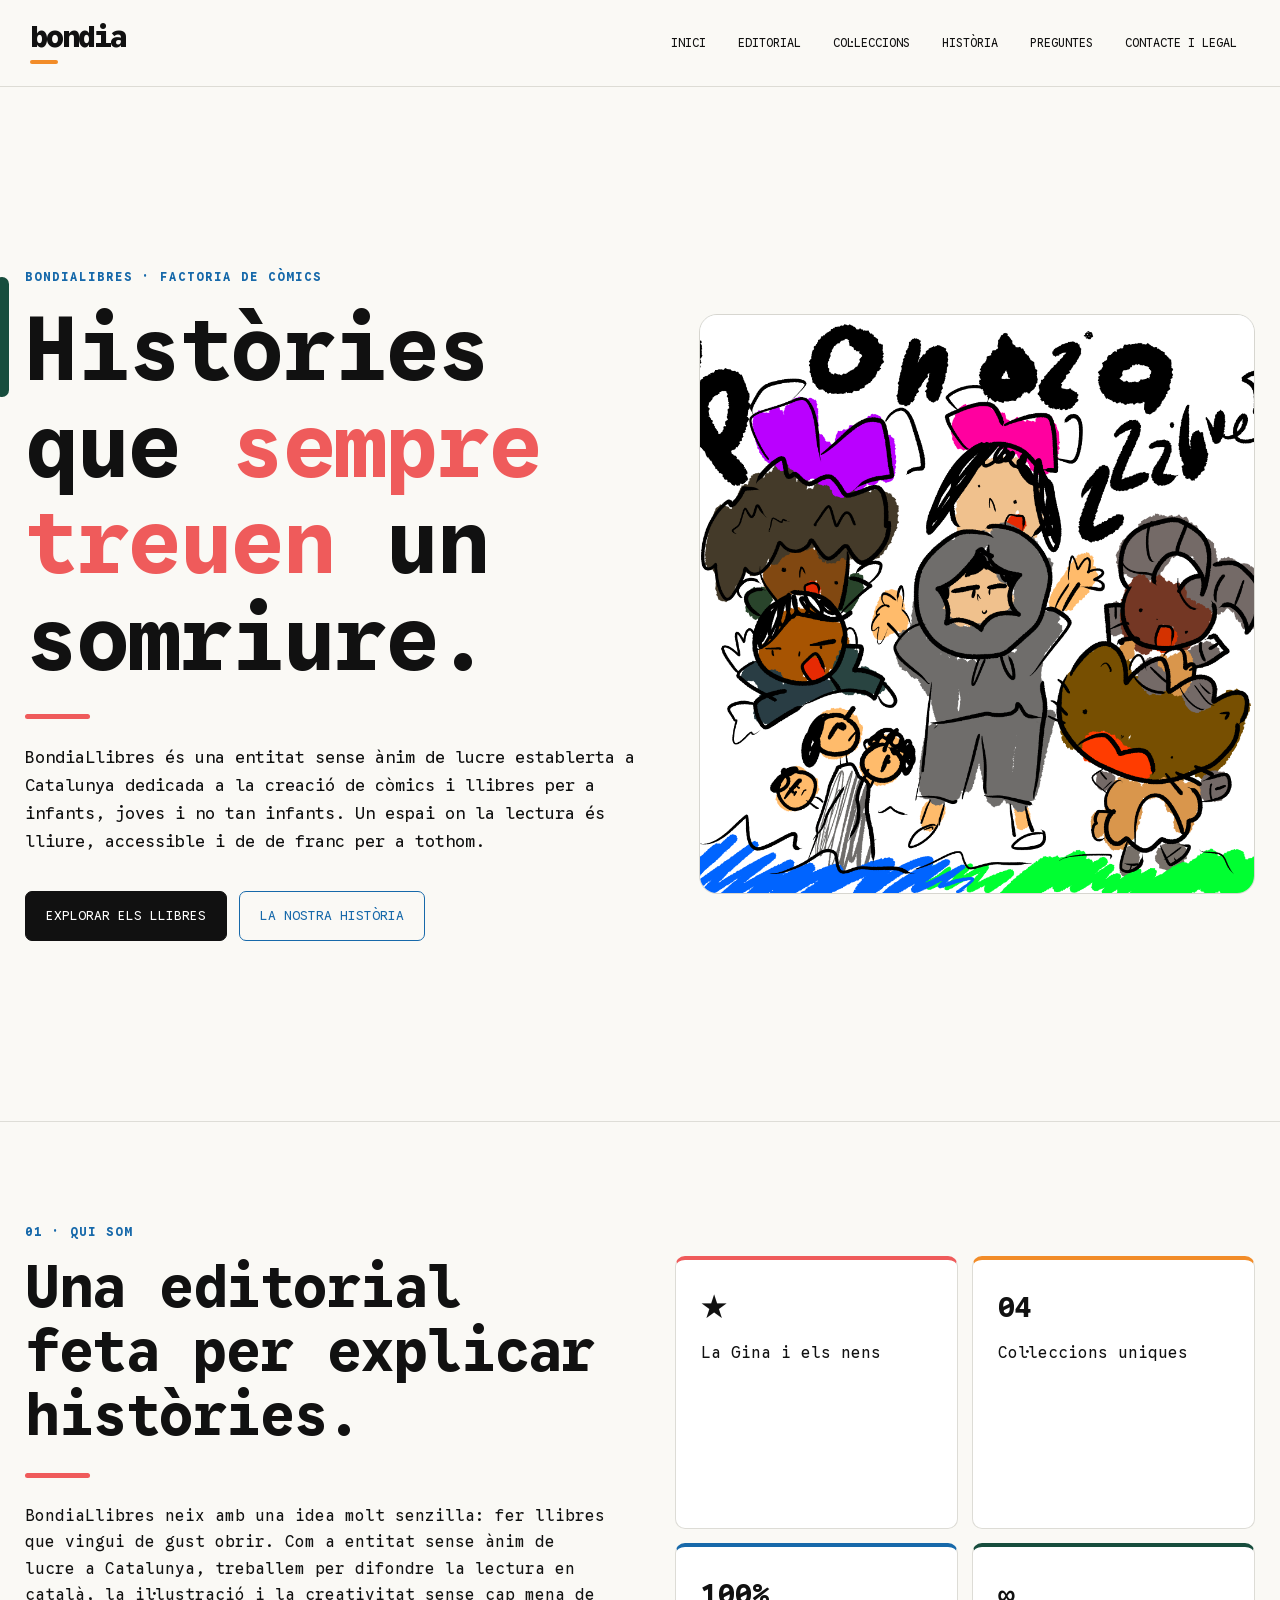
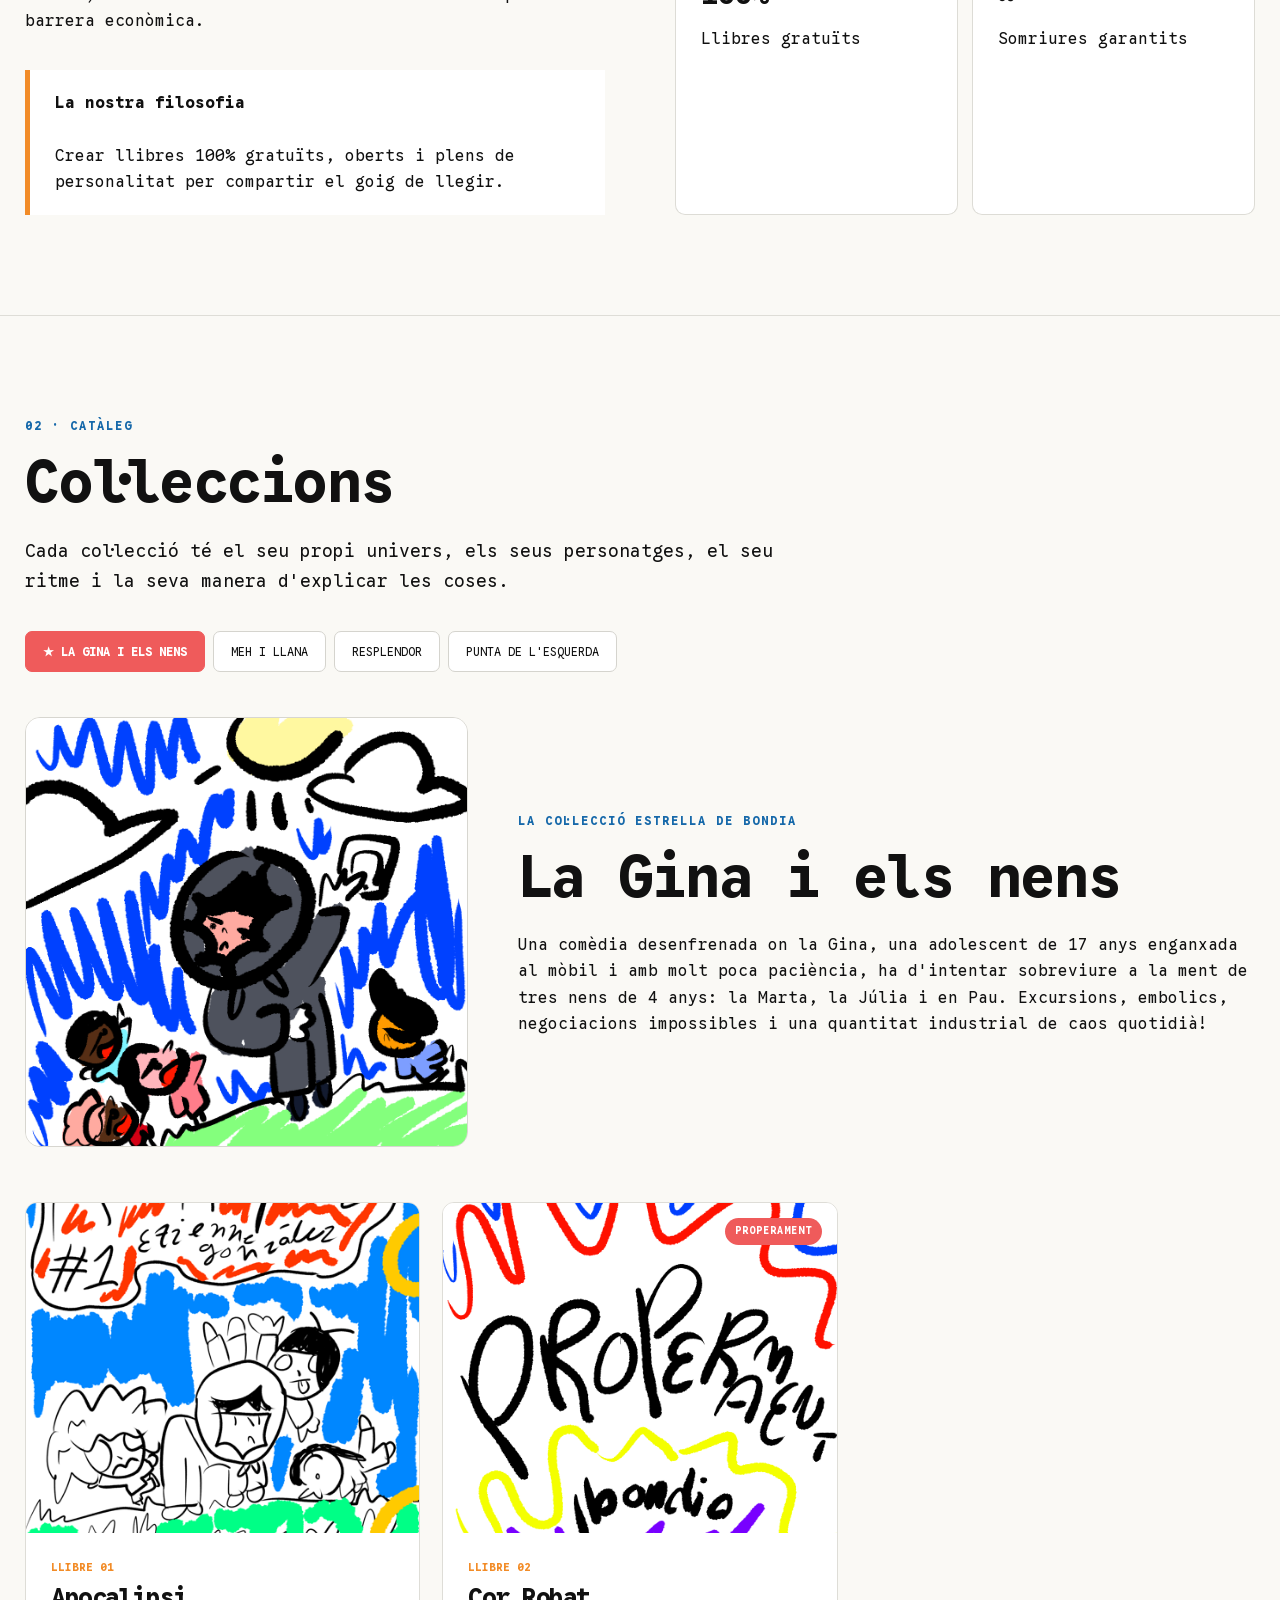
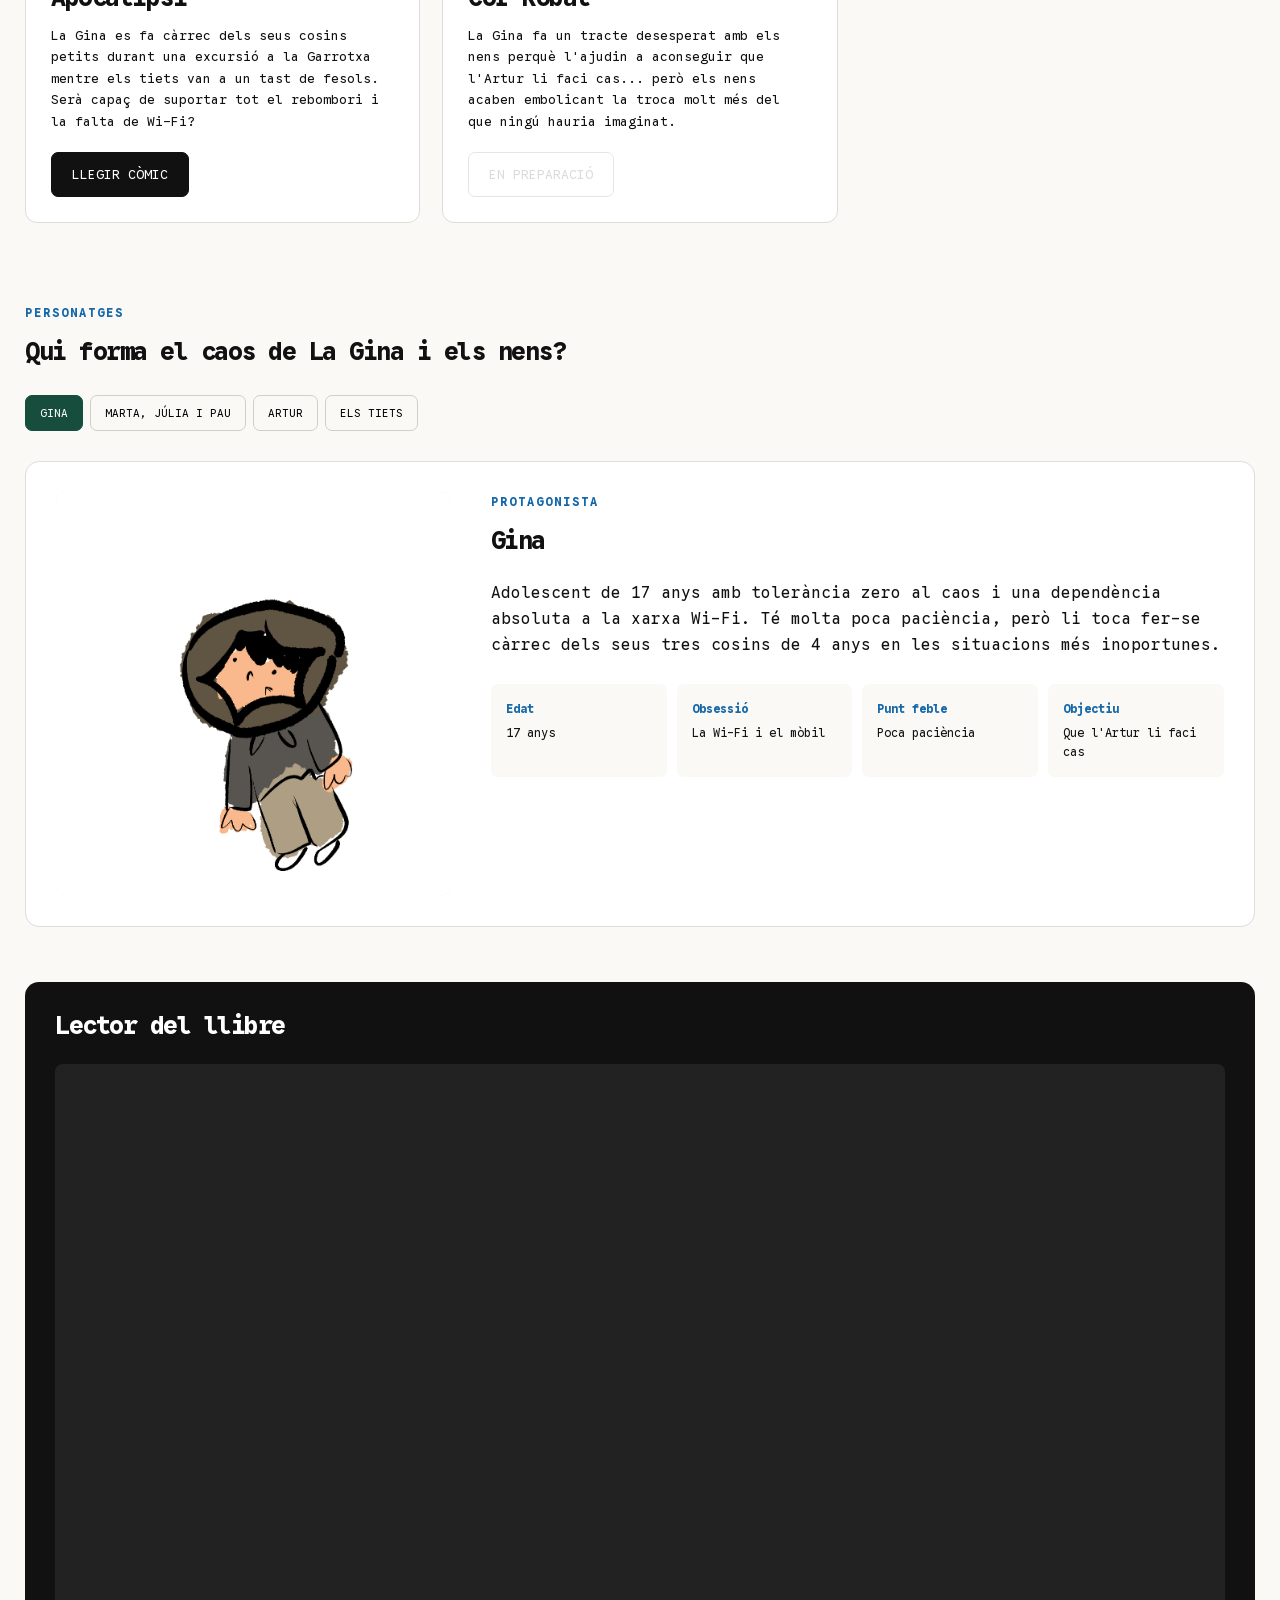
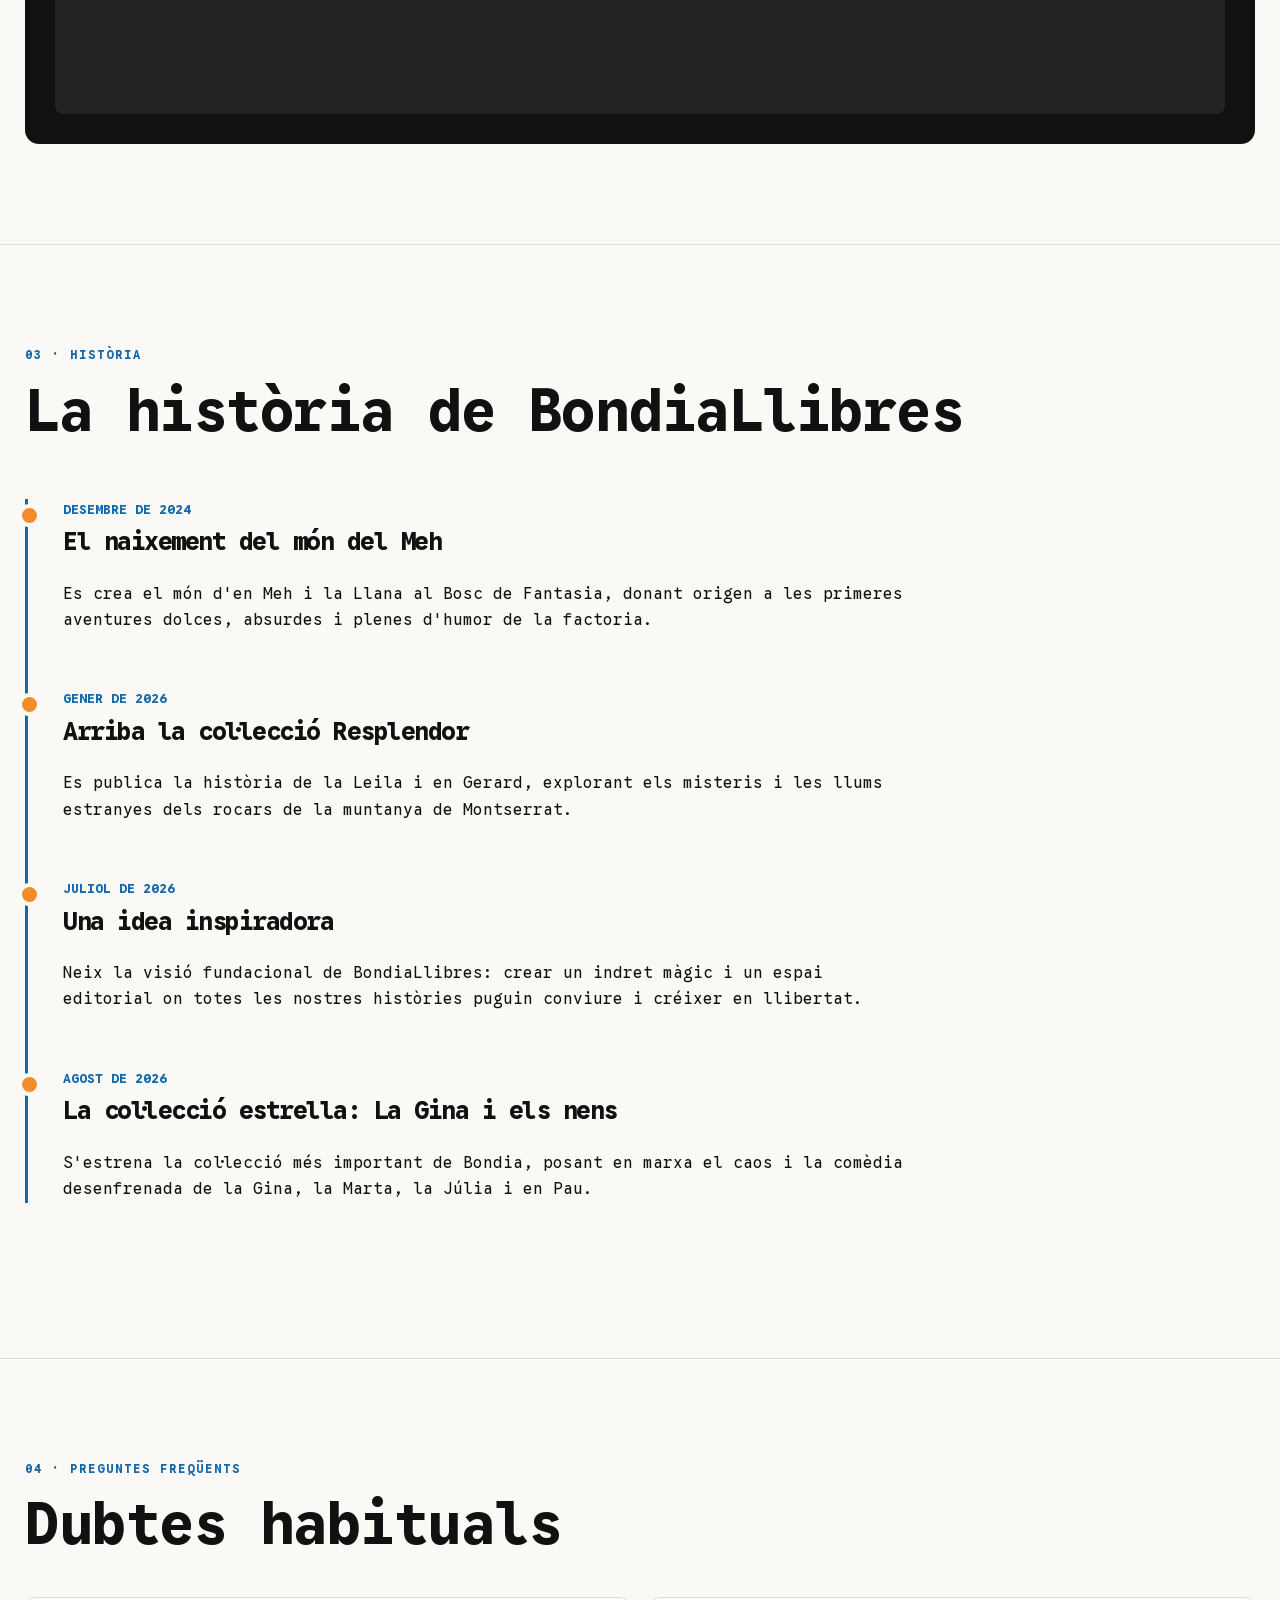
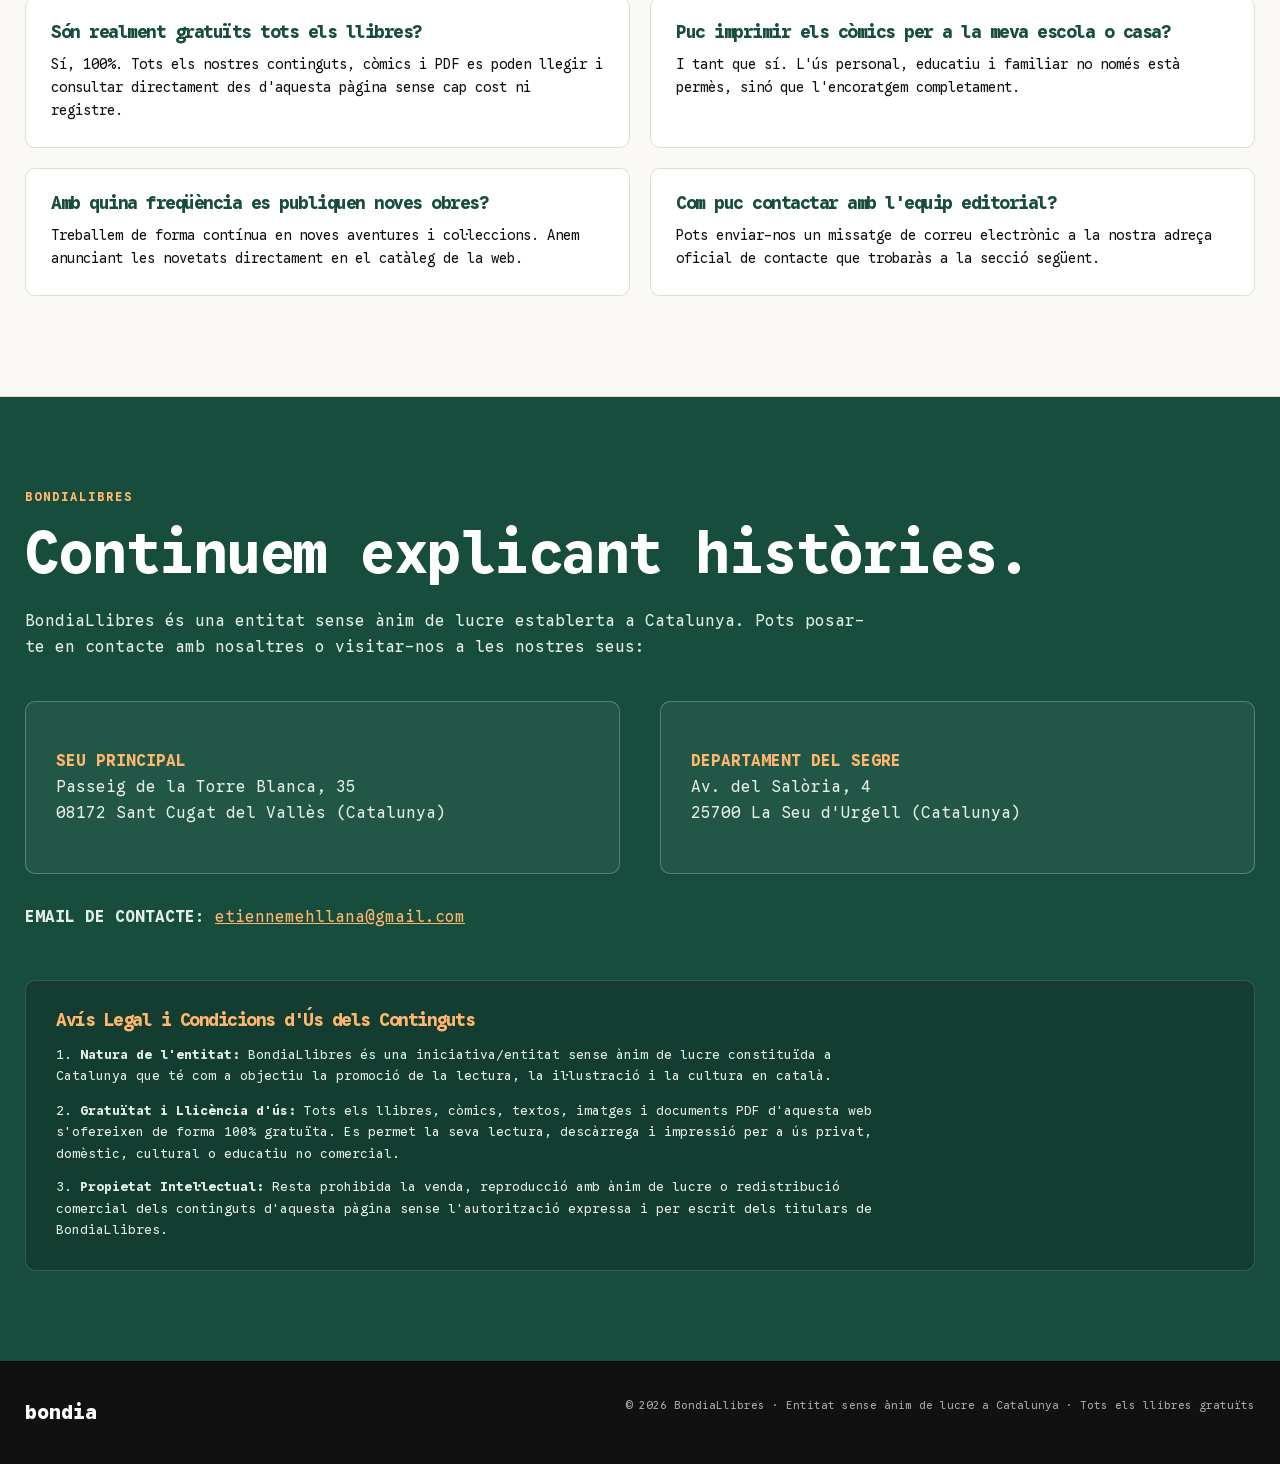
==== commit 42fa1d97: "Fix spelling and update character descriptions Corrected spelling errors and updated character descr" ====
--- a/index.html
+++ b/index.html
@@ -755,7 +755,7 @@
           </div>
           <div class="facts">
             <div class="fact"><strong>★</strong> La Gina i els nens</div>
-            <div class="fact"><strong>04</strong> Col·leccions úniques</div>
+            <div class="fact"><strong>04</strong> Col·leccions uniques</div>
             <div class="fact"><strong>100%</strong> Llibres gratuïts</div>
             <div class="fact"><strong>∞</strong> Somriures garantits</div>
           </div>
@@ -779,7 +779,7 @@
           <button class="collection-tab" onclick="showCollection('punta', event)">PUNTA DE L'ESQUERDA</button>
         </div>
 
-        <!-- 1. LA GINA I ELS NENS (COL·LECCIÓ PRINCIPAL) -->
+        <!-- 1. LA GINA I ELS NENS -->
         <div class="collection active" id="gina">
           <div class="collection-header">
             <div class="collection-cover">
@@ -795,7 +795,6 @@
           </div>
 
           <div class="book-grid">
-            <!-- LLIBRE 01 -->
             <article class="book-card">
               <div class="book-image">
                 <img src="book-gina-apocalipsi.png" alt="La Gina i els nens: Apocalipsi">
@@ -810,7 +809,6 @@
               </div>
             </article>
 
-            <!-- LLIBRE 02 (PROPERAMENT) -->
             <article class="book-card">
               <div class="book-image">
                 <span class="book-badge">PROPERAMENT</span>
@@ -839,7 +837,6 @@
               <button class="character-tab" onclick="showCharacter('tiets-character')">ELS TIETS</button>
             </div>
 
-            <!-- GINA -->
             <div class="character active" id="gina-character">
               <div class="character-image"><img src="char-gina.png" alt="Personatge Gina"></div>
               <div>
@@ -855,7 +852,6 @@
               </div>
             </div>
 
-            <!-- ELS NENS -->
             <div class="character" id="nens-character">
               <div class="character-image"><img src="char-nens.png" alt="La Marta, la Júlia i en Pau"></div>
               <div>
@@ -871,7 +867,6 @@
               </div>
             </div>
 
-            <!-- ARTUR -->
             <div class="character" id="artur-character">
               <div class="character-image"><img src="char-artur.png" alt="Personatge Artur"></div>
               <div>
@@ -887,7 +882,6 @@
               </div>
             </div>
 
-            <!-- ELS TIETS -->
             <div class="character" id="tiets-character">
               <div class="character-image"><img src="char-tiets.png" alt="Els Tiets"></div>
               <div>
@@ -1070,7 +1064,7 @@
               <div class="eyebrow">COL·LECCIÓ 03</div>
               <h2>Resplendor</h2>
               <p>
-                La Leila i en Gerard són dos escolans de Montserrat. Un dia, mentre exploren els entorns del monestir, veuen unes llums inesperades a la muntanya i decideixen esbrinar què són. Una aventura plena de misteri, humor i descobriments a la muntanya màgica!
+                La Leila i en Gerard són dos escolans de Montserrat. Entre misteris nocturns, aparicions estrafolàries i llums a la muntanya, s'enfronten a aventures absurdes plena de comèdia, monstres sota el llit, pors financeres i raviolis!
               </p>
             </div>
           </div>
@@ -1078,15 +1072,29 @@
           <div class="book-grid">
             <article class="book-card">
               <div class="book-image">
-                <img src="book-resplendor.png" alt="Llibre Resplendor">
+                <img src="book-resplendor-1.png" alt="Resplendor 1: Què són aquestes llums?">
               </div>
               <div class="book-content">
-                <div class="book-number">LLIBRE ÚNIC</div>
-                <h3>Resplendor</h3>
+                <div class="book-number">LLIBRE 01</div>
+                <h3>Què són aquestes llums?</h3>
                 <p>
                   Unes llums estranyes apareixen als rocars de Montserrat. Acompanyaràs la Leila i en Gerard a descobrir el secret que s'hi amaga?
                 </p>
-                <button class="button" onclick="openPDF('resplendor-llibre.pdf')">VEURE EL LLIBRE</button>
+                <button class="button" onclick="openPDF('resplendor-llibre-1.pdf')">VEURE EL LLIBRE</button>
+              </div>
+            </article>
+
+            <article class="book-card">
+              <div class="book-image">
+                <img src="book-resplendor-2.png" alt="Resplendor 2: Els misteris de la nit">
+              </div>
+              <div class="book-content">
+                <div class="book-number">LLIBRE 02</div>
+                <h3>Els misteris de la nit</h3>
+                <p>
+                  En Gerard entra en pànic quan descobreix dos monstres sota el llit. Mentre la Leila prefereix debatre sobre impostos o adormir-se, un "porc diabòlic" amenaça amb xuclar-li l'ànima... podran els raviolis salvar-lo?
+                </p>
+                <button class="button primary" onclick="openPDF('Resplendor 2_4.pdf')">LLEGIR CÒMIC</button>
               </div>
             </article>
           </div>
@@ -1107,11 +1115,11 @@
               <div>
                 <div class="eyebrow">ESCOLANA I EXPLORADORA</div>
                 <h3>Leila</h3>
-                <p>La Leila és una nena decidida, molt aventurera i que no té por de res. Quan veu un misteri, no pot evitar llançar-se a la cerca de respostes sense pensar-s'ho dues vegades.</p>
-                <div class="character-data">
-                  <div class="data-box"><strong>Personalitat</strong> Aventurera i valenta</div>
+                <p>La Leila és una nena decidida, molt aventurera i que no té por de res. Preocupada més pels impostos i el Govern que pels monstres, manté la calma en les situacions més absurdes.</p>
+                <div class="character-data">
+                  <div class="data-box"><strong>Personalitat</strong> Valenta i pragmàtica</div>
                   <div class="data-box"><strong>Rol</strong> Escolana de Montserrat</div>
-                  <div class="data-box"><strong>Superpoder</strong> Atreviment absolut</div>
+                  <div class="data-box"><strong>Preocupació</strong> Els impostos del Govern</div>
                   <div class="data-box"><strong>Objectiu</strong> Descobrir la resplendor</div>
                 </div>
               </div>
@@ -1122,12 +1130,12 @@
               <div>
                 <div class="eyebrow">ESCOLÀ I COMPANYS</div>
                 <h3>Gerard</h3>
-                <p>En Gerard és el millor amic de la Leila, però és tot el contrari a ella: prudent, poruc i sempre alerta davant de qualsevol perill imprevist.</p>
+                <p>En Gerard és el millor amic de la Leila, però és tot el contrari a ella: prudent, poruc i terroritzat pels monstres que s'amaguen sota el llit a la nit.</p>
                 <div class="character-data">
                   <div class="data-box"><strong>Personalitat</strong> Prudent i poruc</div>
                   <div class="data-box"><strong>Rol</strong> Escolà de Montserrat</div>
-                  <div class="data-box"><strong>Frase típica</strong> "Leila, tinc por!"</div>
-                  <div class="data-box"><strong>Punt fort</strong> És molt precavagut</div>
+                  <div class="data-box"><strong>Frase típica</strong> "Leila, hi ha un monstre sota el llit!"</div>
+                  <div class="data-box"><strong>Defensa</strong> Raviolis (8 de carn, 5 de trufa)</div>
                 </div>
               </div>
             </div>
@@ -1191,7 +1199,6 @@
               <button class="character-tab" onclick="showCharacter('h5-character')">HABITANT #05</button>
             </div>
 
-            <!-- HABITANT #01 -->
             <div class="character character-full-width active" id="h1-character">
               <div>
                 <div class="eyebrow">IDENTIFICADOR #01 · CIM MUNICIPAL</div>
@@ -1206,7 +1213,6 @@
               </div>
             </div>
 
-            <!-- HABITANT #02 -->
             <div class="character character-full-width" id="h2-character">
               <div>
                 <div class="eyebrow">IDENTIFICADOR #02 · BARRANC CENTRAL</div>
@@ -1221,7 +1227,6 @@
               </div>
             </div>
 
-            <!-- HABITANT #03 -->
             <div class="character character-full-width" id="h3-character">
               <div>
                 <div class="eyebrow">IDENTIFICADOR #03 · RECALADA NORD</div>
@@ -1236,7 +1241,6 @@
               </div>
             </div>
 
-            <!-- HABITANT #04 -->
             <div class="character character-full-width" id="h4-character">
               <div>
                 <div class="eyebrow">IDENTIFICADOR #04 · AIGUA ARRASTRE</div>
@@ -1251,7 +1255,6 @@
               </div>
             </div>
 
-            <!-- HABITANT #05 -->
             <div class="character character-full-width" id="h5-character">
               <div>
                 <div class="eyebrow">IDENTIFICADOR #05 · ESQUERDA SUBSÒL</div>
@@ -1389,7 +1392,6 @@
           <p><strong>EMAIL DE CONTACTE:</strong> <a href="mailto:etiennemehllana@gmail.com" style="color: #ffb66d; text-decoration: underline;">etiennemehllana@gmail.com</a></p>
         </div>
 
-        <!-- INFORMACIÓ LEGAL I ÚS DE CONTINGUTS -->
         <div class="legal-box">
           <h3>Avís Legal i Condicions d'Ús dels Continguts</h3>
           <p style="color: #e4eee9; margin-bottom: 12px;">
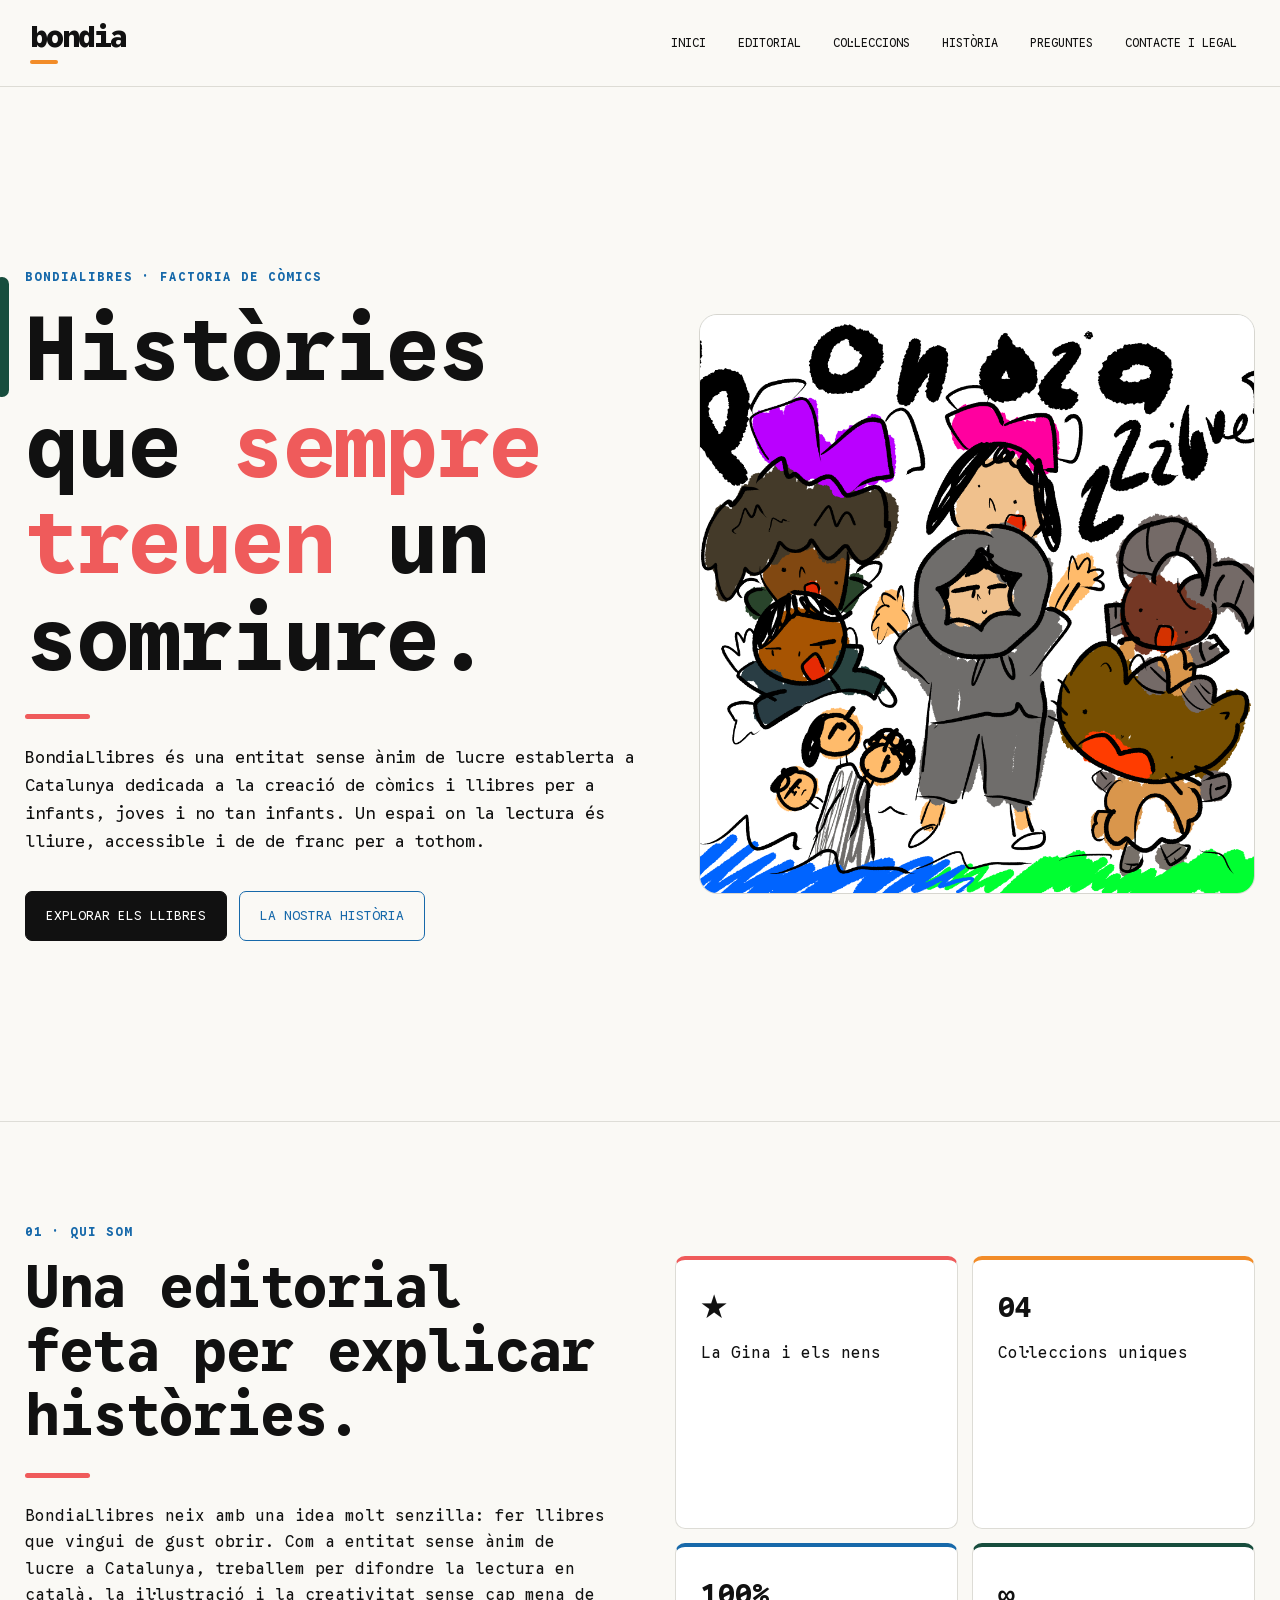
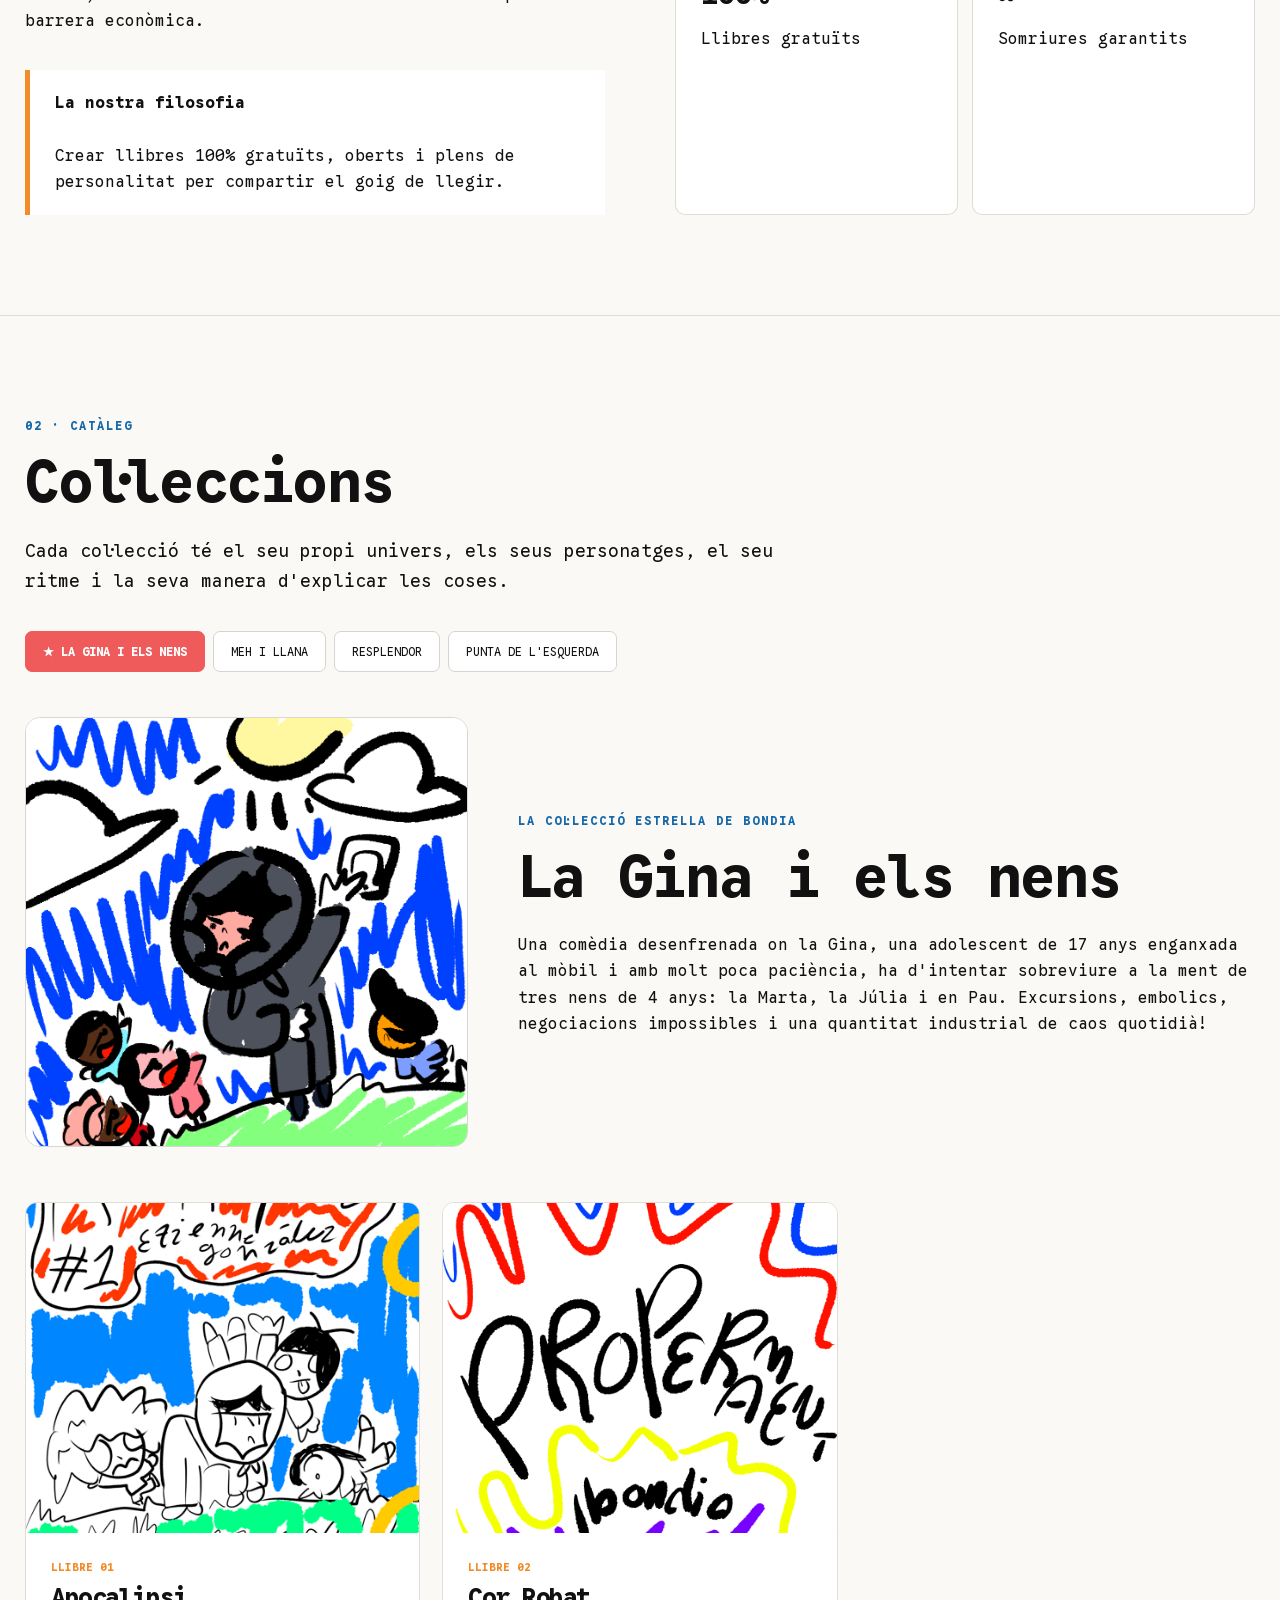
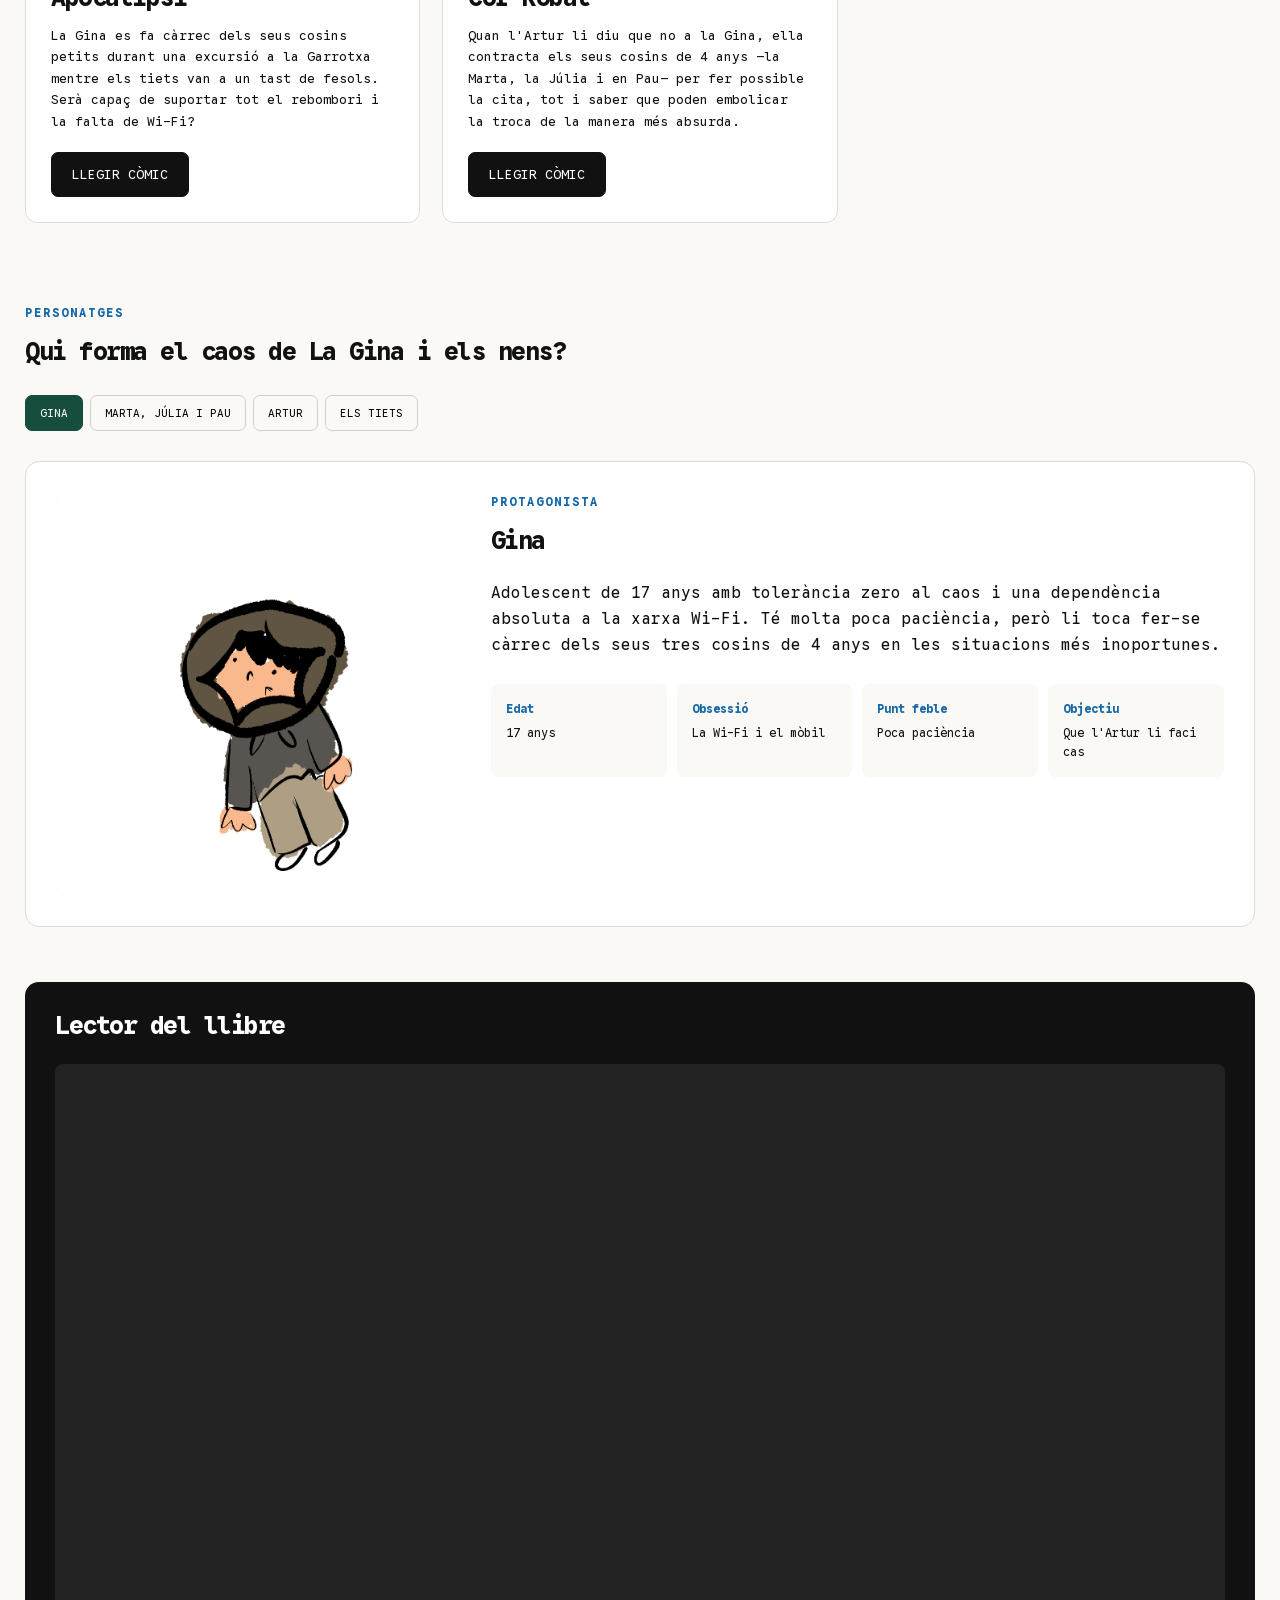
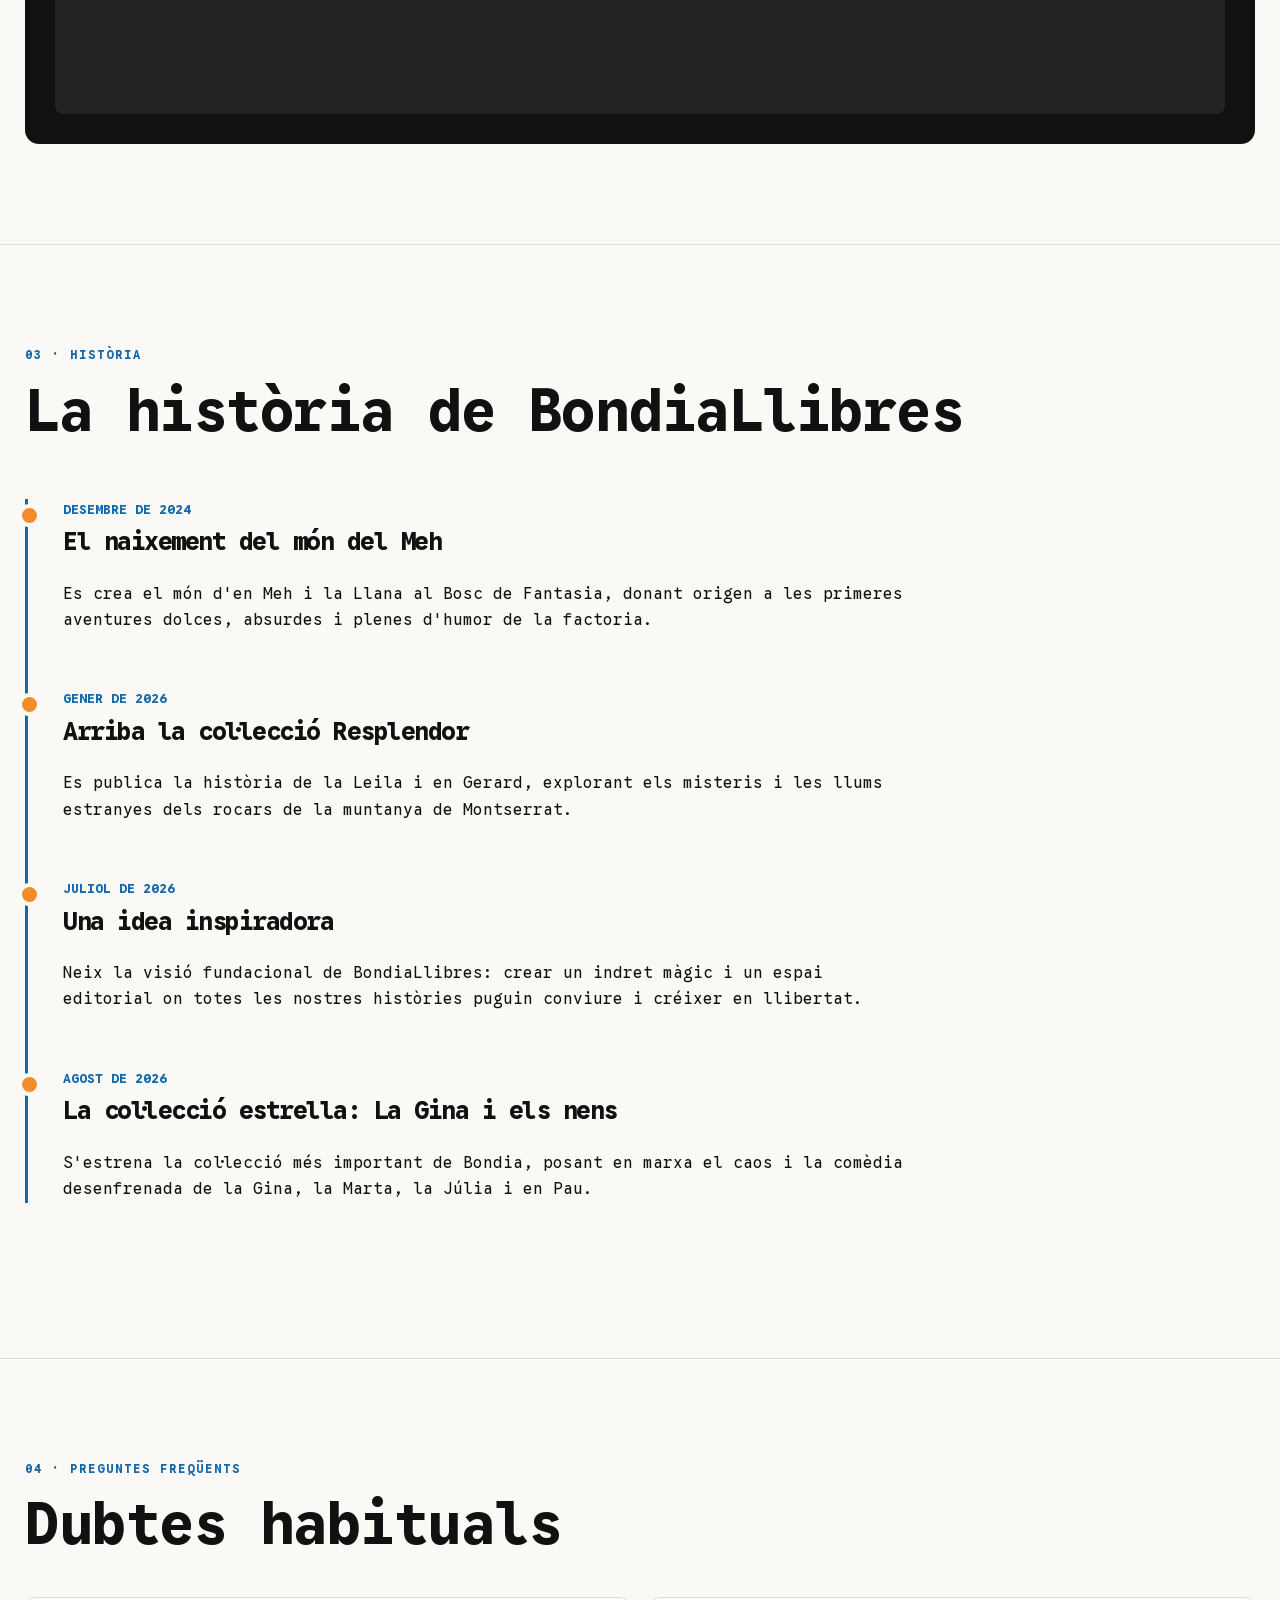
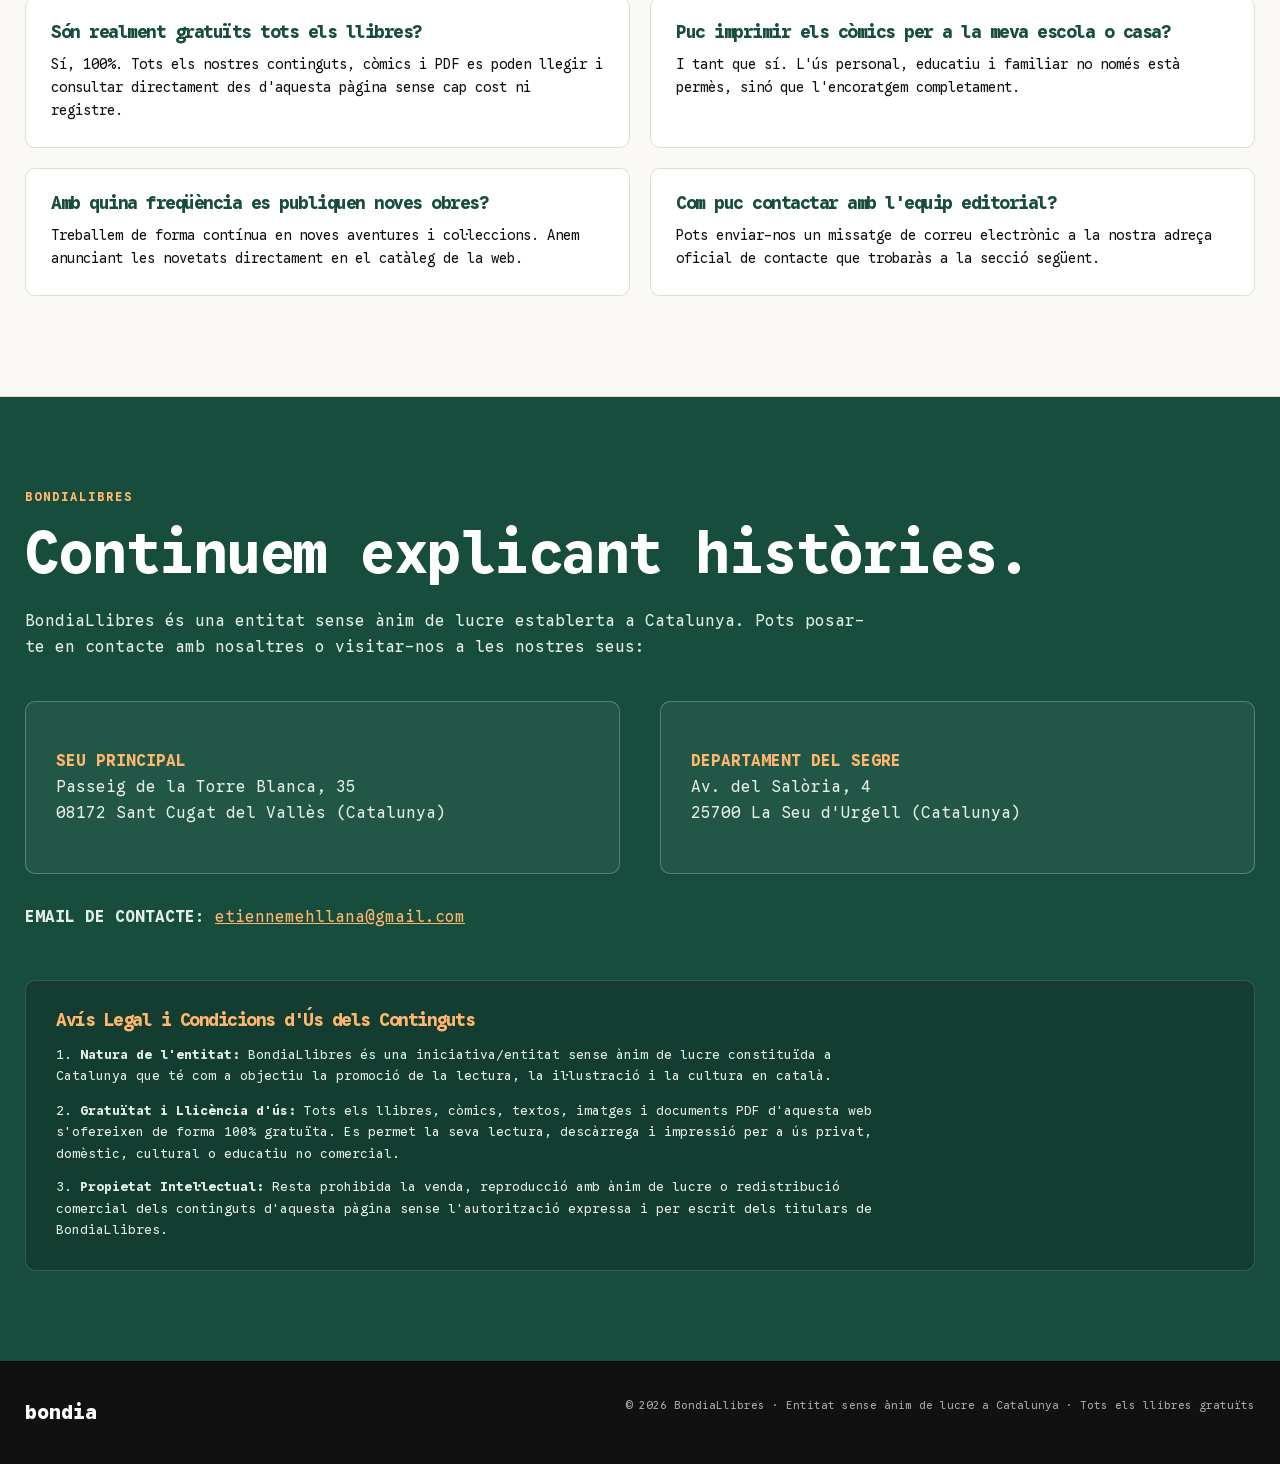
==== commit 13667a28: "Refactor collection and character sections in index.html" ====
--- a/index.html
+++ b/index.html
@@ -780,125 +780,125 @@
         </div>
 
         <!-- 1. LA GINA I ELS NENS -->
-        <div class="collection active" id="gina">
-          <div class="collection-header">
-            <div class="collection-cover">
-              <img src="cover-la-gina-i-els-nens.png" alt="Col·lecció La Gina i els nens">
-            </div>
-            <div class="collection-description">
-              <div class="eyebrow">LA COL·LECCIÓ ESTRELLA DE BONDIA</div>
-              <h2>La Gina i els nens</h2>
-              <p>
-                Una comèdia desenfrenada on la Gina, una adolescent de 17 anys enganxada al mòbil i amb molt poca paciència, ha d'intentar sobreviure a la ment de tres nens de 4 anys: la Marta, la Júlia i en Pau. Excursions, embolics, negociacions impossibles i una quantitat industrial de caos quotidià!
-              </p>
-            </div>
-          </div>
-
-          <div class="book-grid">
-            <article class="book-card">
-              <div class="book-image">
-                <img src="book-gina-apocalipsi.png" alt="La Gina i els nens: Apocalipsi">
-              </div>
-              <div class="book-content">
-                <div class="book-number">LLIBRE 01</div>
-                <h3>Apocalipsi</h3>
-                <p>
-                  La Gina es fa càrrec dels seus cosins petits durant una excursió a la Garrotxa mentre els tiets van a un tast de fesols. Serà capaç de suportar tot el rebombori i la falta de Wi-Fi?
-                </p>
-                <button class="button primary" onclick="openPDF('gina-llibre-1-apocalipsi.pdf')">LLEGIR CÒMIC</button>
-              </div>
-            </article>
-
-            <article class="book-card">
-              <div class="book-image">
-                <span class="book-badge">PROPERAMENT</span>
-                <img src="book-gina-cor-robat.png" alt="La Gina i els nens: Cor Robat">
-              </div>
-              <div class="book-content">
-                <div class="book-number">LLIBRE 02</div>
-                <h3>Cor Robat</h3>
-                <p>
-                  La Gina fa un tracte desesperat amb els nens perquè l'ajudin a aconseguir que l'Artur li faci cas... però els nens acaben embolicant la troca molt més del que ningú hauria imaginat.
-                </p>
-                <button class="button disabled" disabled>EN PREPARACIÓ</button>
-              </div>
-            </article>
-          </div>
-
-          <!-- PERSONATGES LA GINA I ELS NENS -->
-          <div class="characters-section">
-            <div class="eyebrow">PERSONATGES</div>
-            <h3>Qui forma el caos de La Gina i els nens?</h3>
-
-            <div class="character-tabs">
-              <button class="character-tab active" onclick="showCharacter('gina-character')">GINA</button>
-              <button class="character-tab" onclick="showCharacter('nens-character')">MARTA, JÚLIA I PAU</button>
-              <button class="character-tab" onclick="showCharacter('artur-character')">ARTUR</button>
-              <button class="character-tab" onclick="showCharacter('tiets-character')">ELS TIETS</button>
-            </div>
-
-            <div class="character active" id="gina-character">
-              <div class="character-image"><img src="char-gina.png" alt="Personatge Gina"></div>
-              <div>
-                <div class="eyebrow">PROTAGONISTA</div>
-                <h3>Gina</h3>
-                <p>Adolescent de 17 anys amb tolerància zero al caos i una dependència absoluta a la xarxa Wi-Fi. Té molta poca paciència, però li toca fer-se càrrec dels seus tres cosins de 4 anys en les situacions més inoportunes.</p>
-                <div class="character-data">
-                  <div class="data-box"><strong>Edat</strong> 17 anys</div>
-                  <div class="data-box"><strong>Obsessió</strong> La Wi-Fi i el mòbil</div>
-                  <div class="data-box"><strong>Punt feble</strong> Poca paciència</div>
-                  <div class="data-box"><strong>Objectiu</strong> Que l'Artur li faci cas</div>
-                </div>
-              </div>
-            </div>
-
-            <div class="character" id="nens-character">
-              <div class="character-image"><img src="char-nens.png" alt="La Marta, la Júlia i en Pau"></div>
-              <div>
-                <div class="eyebrow">EL TRIO DEL REBOMBORI</div>
-                <h3>Marta, Júlia i Pau</h3>
-                <p>Tres nens de 4 anys completament bojos, estrafolaris i extremadament innocents. A vegades intenten col·laborar amb la Gina, però el 99% de les vegades acaben generant un descontrol absolut on van.</p>
-                <div class="character-data">
-                  <div class="data-box"><strong>Edat</strong> 4 anys</div>
-                  <div class="data-box"><strong>Personalitat</strong> Innocents i imprevisibles</div>
-                  <div class="data-box"><strong>Especialitat</strong> Embolicar la troca</div>
-                  <div class="data-box"><strong>Habilitat</strong> Trens de caos instantanis</div>
-                </div>
-              </div>
-            </div>
-
-            <div class="character" id="artur-character">
-              <div class="character-image"><img src="char-artur.png" alt="Personatge Artur"></div>
-              <div>
-                <div class="eyebrow">L'INTERÈS AMORÓS</div>
-                <h3>Artur</h3>
-                <p>El noi que li agrada a la Gina. És completament inaccessible i sembla tenir com a passatemps dir-li que "no" a la Gina per a qualsevol pla que ella proposi.</p>
-                <div class="character-data">
-                  <div class="data-box"><strong>Rol</strong> Interès amorós</div>
-                  <div class="data-box"><strong>Actitud</strong> Inaccessible</div>
-                  <div class="data-box"><strong>Frase típica</strong> "No."</div>
-                  <div class="data-box"><strong>Estat</strong> Objectiu del pla "Cor Robat"</div>
-                </div>
-              </div>
-            </div>
-
-            <div class="character" id="tiets-character">
-              <div class="character-image"><img src="char-tiets.png" alt="Els Tiets"></div>
-              <div>
-                <div class="eyebrow">PAPA I MAMA DELS NENS</div>
-                <h3>Els Tiets</h3>
-                <p>Els pares de la Marta, la Júlia i en Pau. Experten en demanar a la Gina que cuidi dels nens amb l'excusa d'anar a esdeveniments absolutament crucials com un tast de fesols a la Garrotxa.</p>
-                <div class="character-data">
-                  <div class="data-box"><strong>Rol</strong> Tiets de la Gina</div>
-                  <div class="data-box"><strong>Prioritat</strong> Marxar de tastets</div>
-                  <div class="data-box"><strong>Estratègia</strong> Deixar els nens a la Gina</div>
-                  <div class="data-box"><strong>Ubicació favorita</strong> La Garrotxa</div>
-                </div>
-              </div>
-            </div>
-
-          </div>
-        </div>
+<div class="collection active" id="gina">
+  <div class="collection-header">
+    <div class="collection-cover">
+      <img src="cover-la-gina-i-els-nens.png" alt="Col·lecció La Gina i els nens">
+    </div>
+    <div class="collection-description">
+      <div class="eyebrow">LA COL·LECCIÓ ESTRELLA DE BONDIA</div>
+      <h2>La Gina i els nens</h2>
+      <p>
+        Una comèdia desenfrenada on la Gina, una adolescent de 17 anys enganxada al mòbil i amb molt poca paciència, ha d'intentar sobreviure a la ment de tres nens de 4 anys: la Marta, la Júlia i en Pau. Excursions, embolics, negociacions impossibles i una quantitat industrial de caos quotidià!
+      </p>
+    </div>
+  </div>
+
+  <!-- AQUESTA ÉS LA GRAELLA DELS LLIBRES -->
+  <div class="book-grid">
+    <article class="book-card">
+      <div class="book-image">
+        <img src="book-gina-apocalipsi.png" alt="La Gina i els nens: Apocalipsi">
+      </div>
+      <div class="book-content">
+        <div class="book-number">LLIBRE 01</div>
+        <h3>Apocalipsi</h3>
+        <p>
+          La Gina es fa càrrec dels seus cosins petits durant una excursió a la Garrotxa mentre els tiets van a un tast de fesols. Serà capaç de suportar tot el rebombori i la falta de Wi-Fi?
+        </p>
+        <button class="button primary" onclick="openPDF('gina-llibre-1-apocalipsi.pdf')">LLEGIR CÒMIC</button>
+      </div>
+    </article>
+
+    <article class="book-card">
+      <div class="book-image">
+        <img src="book-gina-cor-robat.png" alt="La Gina i els nens: Cor Robat">
+      </div>
+      <div class="book-content">
+        <div class="book-number">LLIBRE 02</div>
+        <h3>Cor Robat</h3>
+        <p>
+          Quan l'Artur li diu que no a la Gina, ella contracta els seus cosins de 4 anys —la Marta, la Júlia i en Pau— per fer possible la cita, tot i saber que poden embolicar la troca de la manera més absurda.
+        </p>
+        <button class="button primary" onclick="openPDF('gina-llibre-2-cor-robat.pdf')">LLEGIR CÒMIC</button>
+      </div>
+    </article>
+  </div> <!-- <-- AQUEST </div> TANCA LA GRAELLA DELS LLIBRES! -->
+
+  <!-- PERSONATGES LA GINA I ELS NENS (ARA JA QUEDA A SOTA) -->
+  <div class="characters-section">
+    <div class="eyebrow">PERSONATGES</div>
+    <h3>Qui forma el caos de La Gina i els nens?</h3>
+
+    <div class="character-tabs">
+      <button class="character-tab active" onclick="showCharacter('gina-character')">GINA</button>
+      <button class="character-tab" onclick="showCharacter('nens-character')">MARTA, JÚLIA I PAU</button>
+      <button class="character-tab" onclick="showCharacter('artur-character')">ARTUR</button>
+      <button class="character-tab" onclick="showCharacter('tiets-character')">ELS TIETS</button>
+    </div>
+
+    <div class="character active" id="gina-character">
+      <div class="character-image"><img src="char-gina.png" alt="Personatge Gina"></div>
+      <div>
+        <div class="eyebrow">PROTAGONISTA</div>
+        <h3>Gina</h3>
+        <p>Adolescent de 17 anys amb tolerància zero al caos i una dependència absoluta a la xarxa Wi-Fi. Té molta poca paciència, però li toca fer-se càrrec dels seus tres cosins de 4 anys en les situacions més inoportunes.</p>
+        <div class="character-data">
+          <div class="data-box"><strong>Edat</strong> 17 anys</div>
+          <div class="data-box"><strong>Obsessió</strong> La Wi-Fi i el mòbil</div>
+          <div class="data-box"><strong>Punt feble</strong> Poca paciència</div>
+          <div class="data-box"><strong>Objectiu</strong> Que l'Artur li faci cas</div>
+        </div>
+      </div>
+    </div>
+
+    <div class="character" id="nens-character">
+      <div class="character-image"><img src="char-nens.png" alt="La Marta, la Júlia i en Pau"></div>
+      <div>
+        <div class="eyebrow">EL TRIO DEL REBOMBORI</div>
+        <h3>Marta, Júlia i Pau</h3>
+        <p>Tres nens de 4 anys completament bojos, estrafolaris i extremadament innocents. A vegades intenten col·laborar amb la Gina, però el 99% de les vegades acaben generant un descontrol absolut on van.</p>
+        <div class="character-data">
+          <div class="data-box"><strong>Edat</strong> 4 anys</div>
+          <div class="data-box"><strong>Personalitat</strong> Innocents i imprevisibles</div>
+          <div class="data-box"><strong>Especialitat</strong> Embolicar la troca</div>
+          <div class="data-box"><strong>Habilitat</strong> Trens de caos instantanis</div>
+        </div>
+      </div>
+    </div>
+
+    <div class="character" id="artur-character">
+      <div class="character-image"><img src="char-artur.png" alt="Personatge Artur"></div>
+      <div>
+        <div class="eyebrow">L'INTERÈS AMORÓS</div>
+        <h3>Artur</h3>
+        <p>El noi que li agrada a la Gina. És completament inaccessible i sembla tenir com a passatemps dir-li que "no" a la Gina per a qualsevol pla que ella proposi.</p>
+        <div class="character-data">
+          <div class="data-box"><strong>Rol</strong> Interès amorós</div>
+          <div class="data-box"><strong>Actitud</strong> Inaccessible</div>
+          <div class="data-box"><strong>Frase típica</strong> "No."</div>
+          <div class="data-box"><strong>Estat</strong> Objectiu del pla "Cor Robat"</div>
+        </div>
+      </div>
+    </div>
+
+    <div class="character" id="tiets-character">
+      <div class="character-image"><img src="char-tiets.png" alt="Els Tiets"></div>
+      <div>
+        <div class="eyebrow">PAPA I MAMA DELS NENS</div>
+        <h3>Els Tiets</h3>
+        <p>Els pares de la Marta, la Júlia i en Pau. Experten en demanar a la Gina que cuidi dels nens amb l'excusa d'anar a esdeveniments absolutament crucials com un tast de fesols a la Garrotxa.</p>
+        <div class="character-data">
+          <div class="data-box"><strong>Rol</strong> Tiets de la Gina</div>
+          <div class="data-box"><strong>Prioritat</strong> Marxar de tastets</div>
+          <div class="data-box"><strong>Estratègia</strong> Deixar els nens a la Gina</div>
+          <div class="data-box"><strong>Ubicació favorita</strong> La Garrotxa</div>
+        </div>
+      </div>
+    </div>
+
+  </div>
+</div>
 
         <!-- 2. MEH I LLANA -->
         <div class="collection" id="meh">
@@ -1080,7 +1080,7 @@
                 <p>
                   Unes llums estranyes apareixen als rocars de Montserrat. Acompanyaràs la Leila i en Gerard a descobrir el secret que s'hi amaga?
                 </p>
-                <button class="button" onclick="openPDF('resplendor-llibre-1.pdf')">VEURE EL LLIBRE</button>
+                  <button class="button primary" onclick="openPDF('resplendor-llibre-1.pdf')">LLEGIR CÒMIC</button>
               </div>
             </article>
 
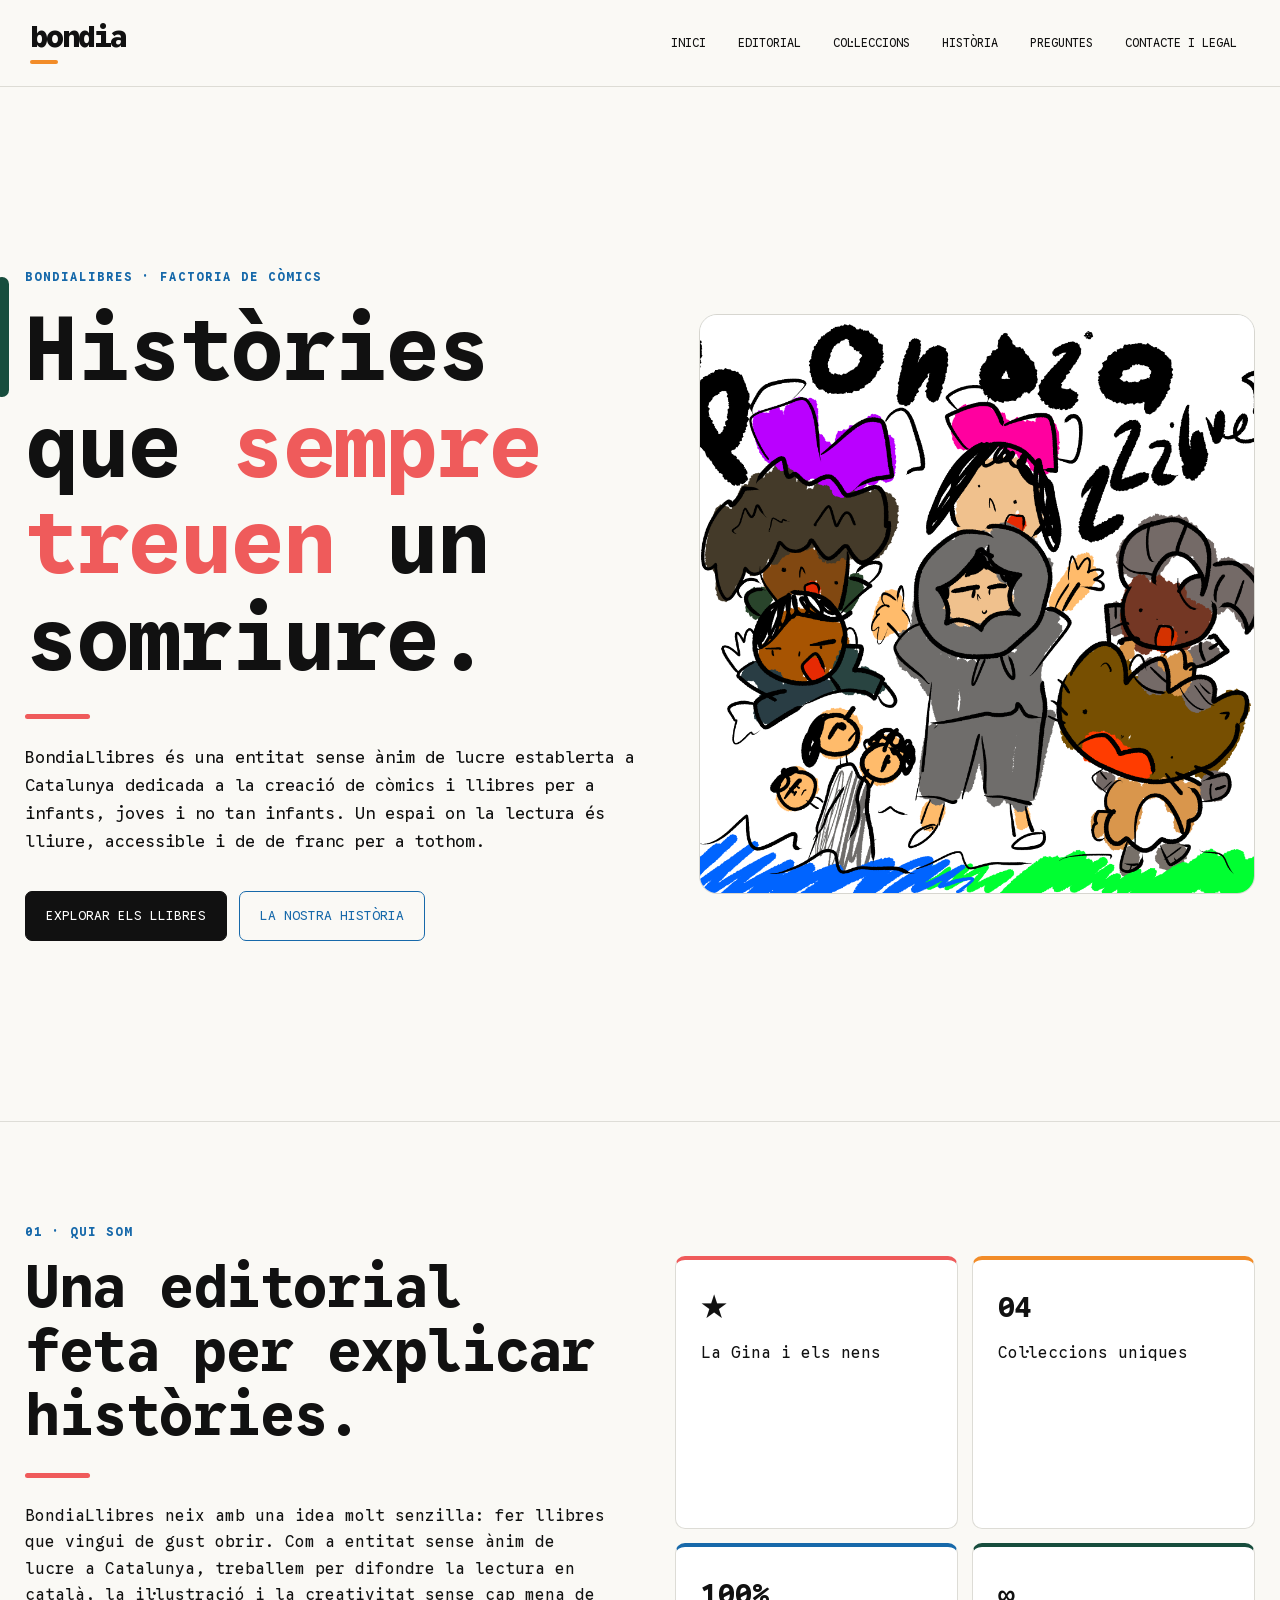
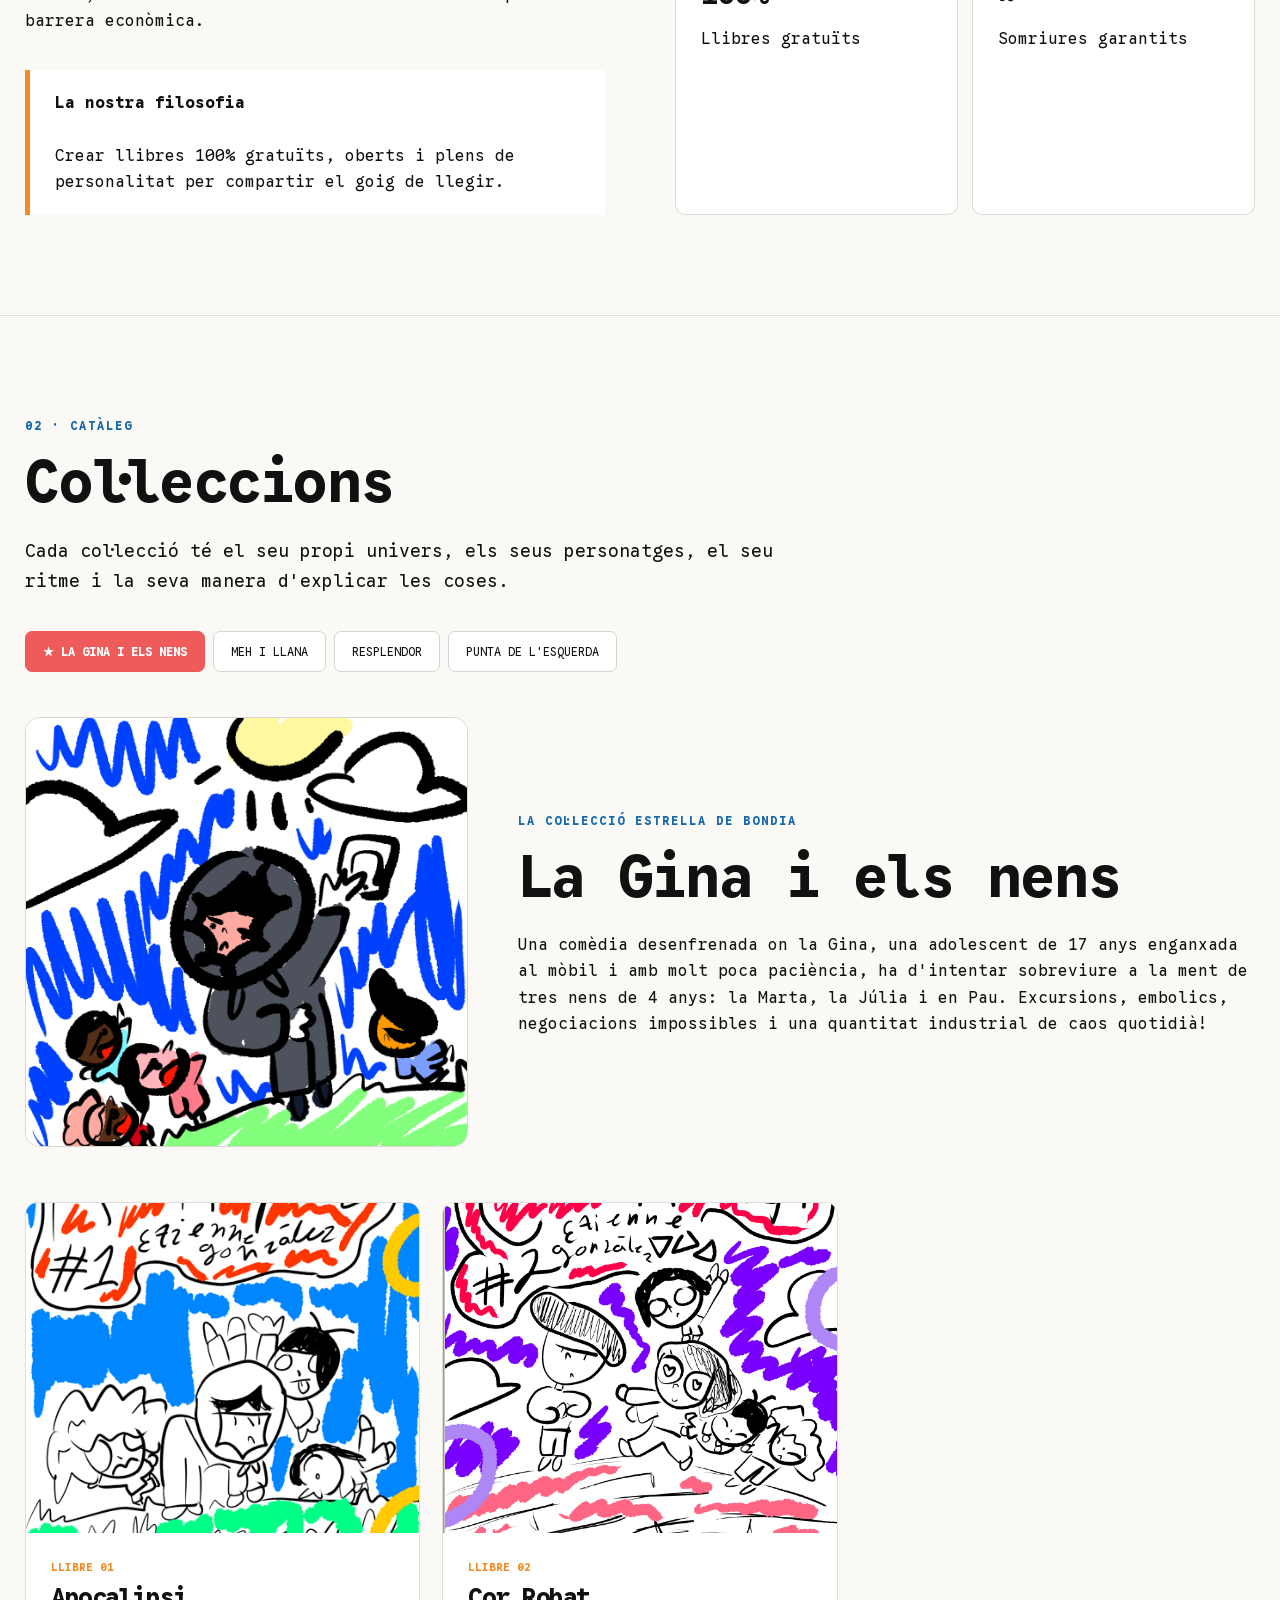
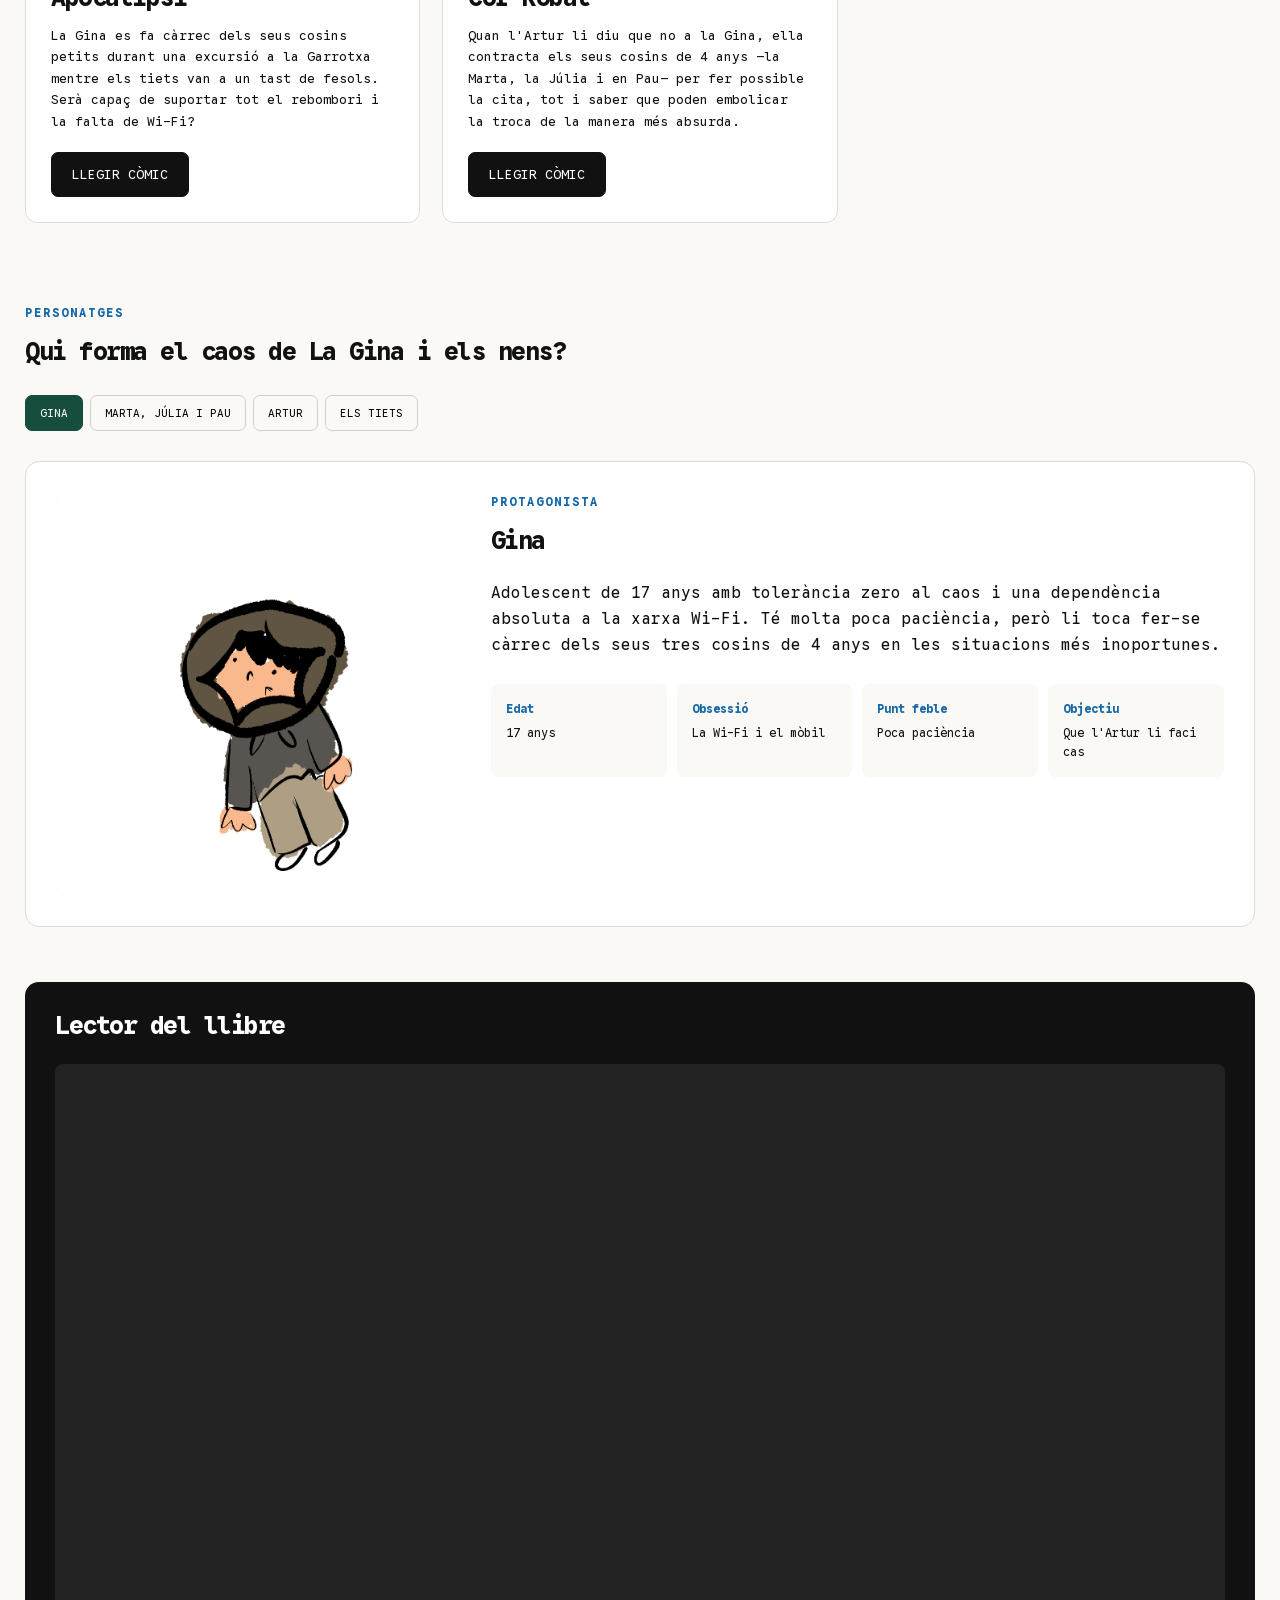
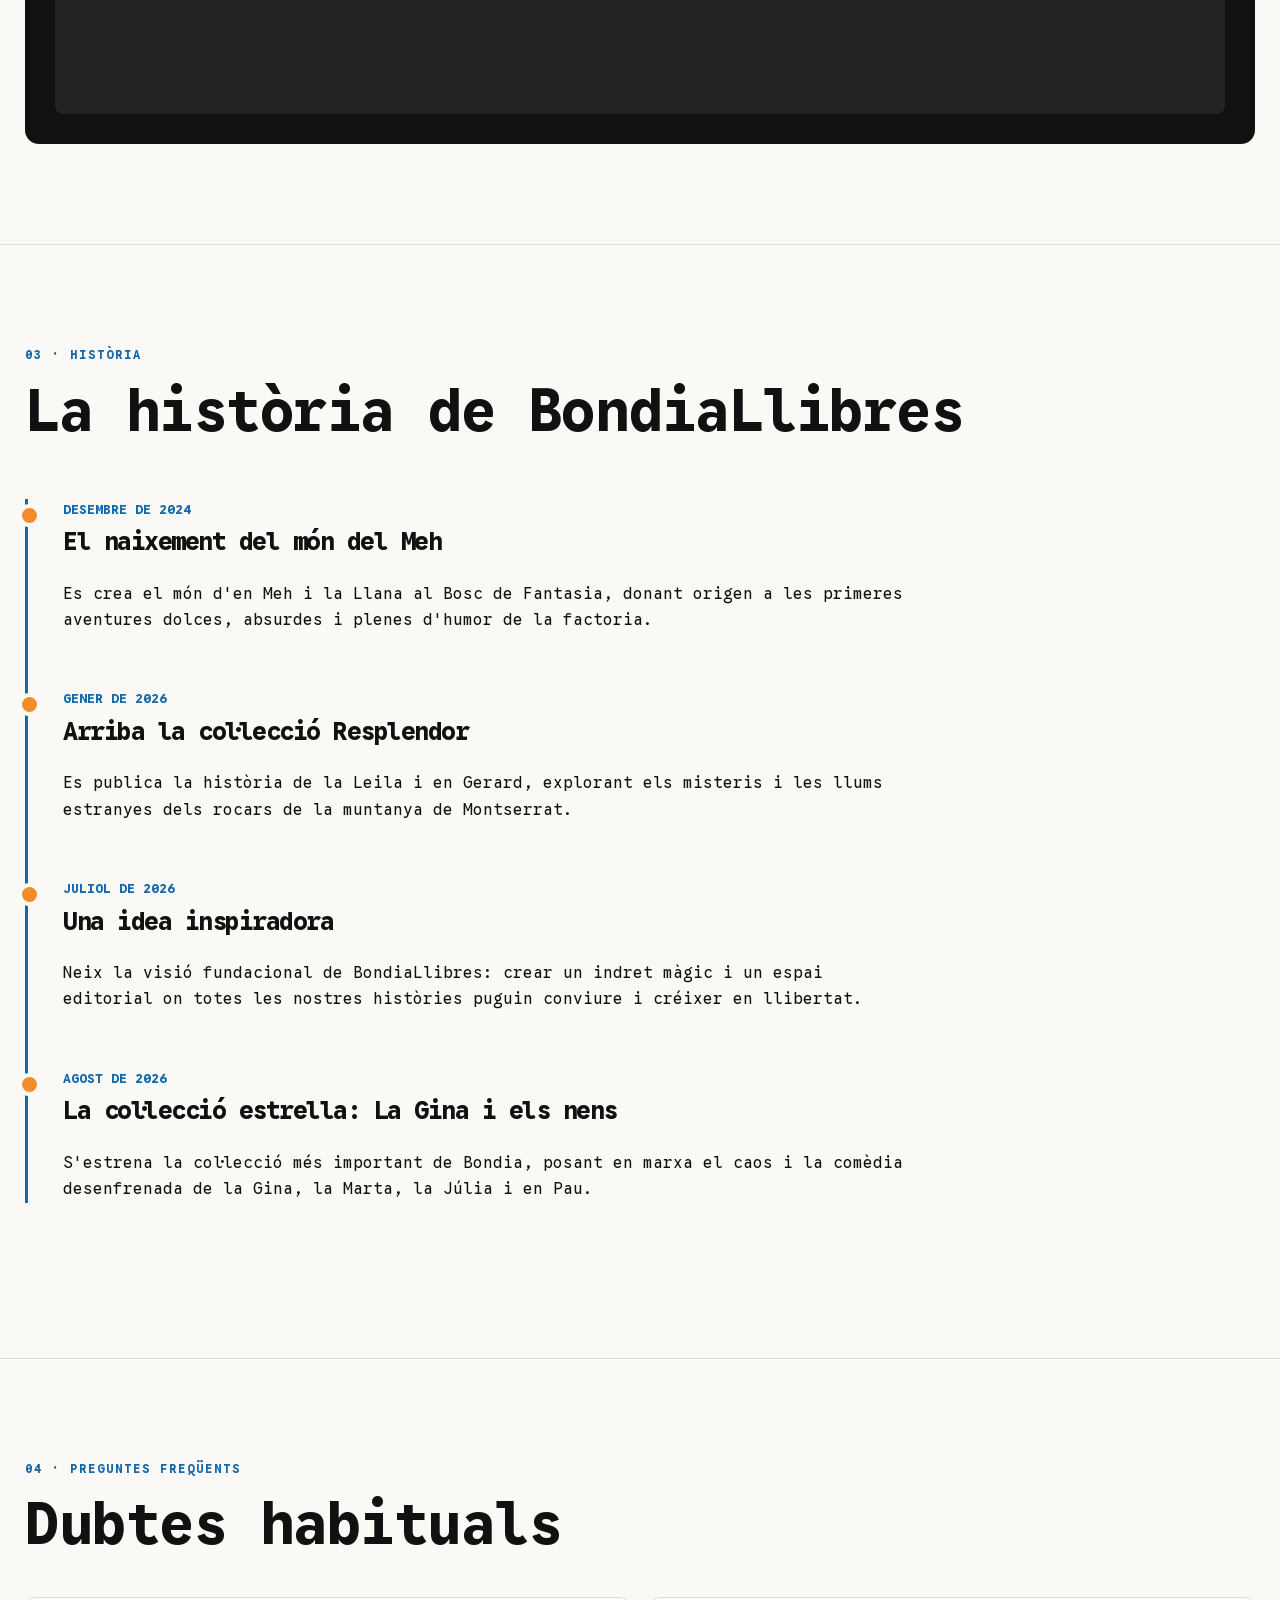
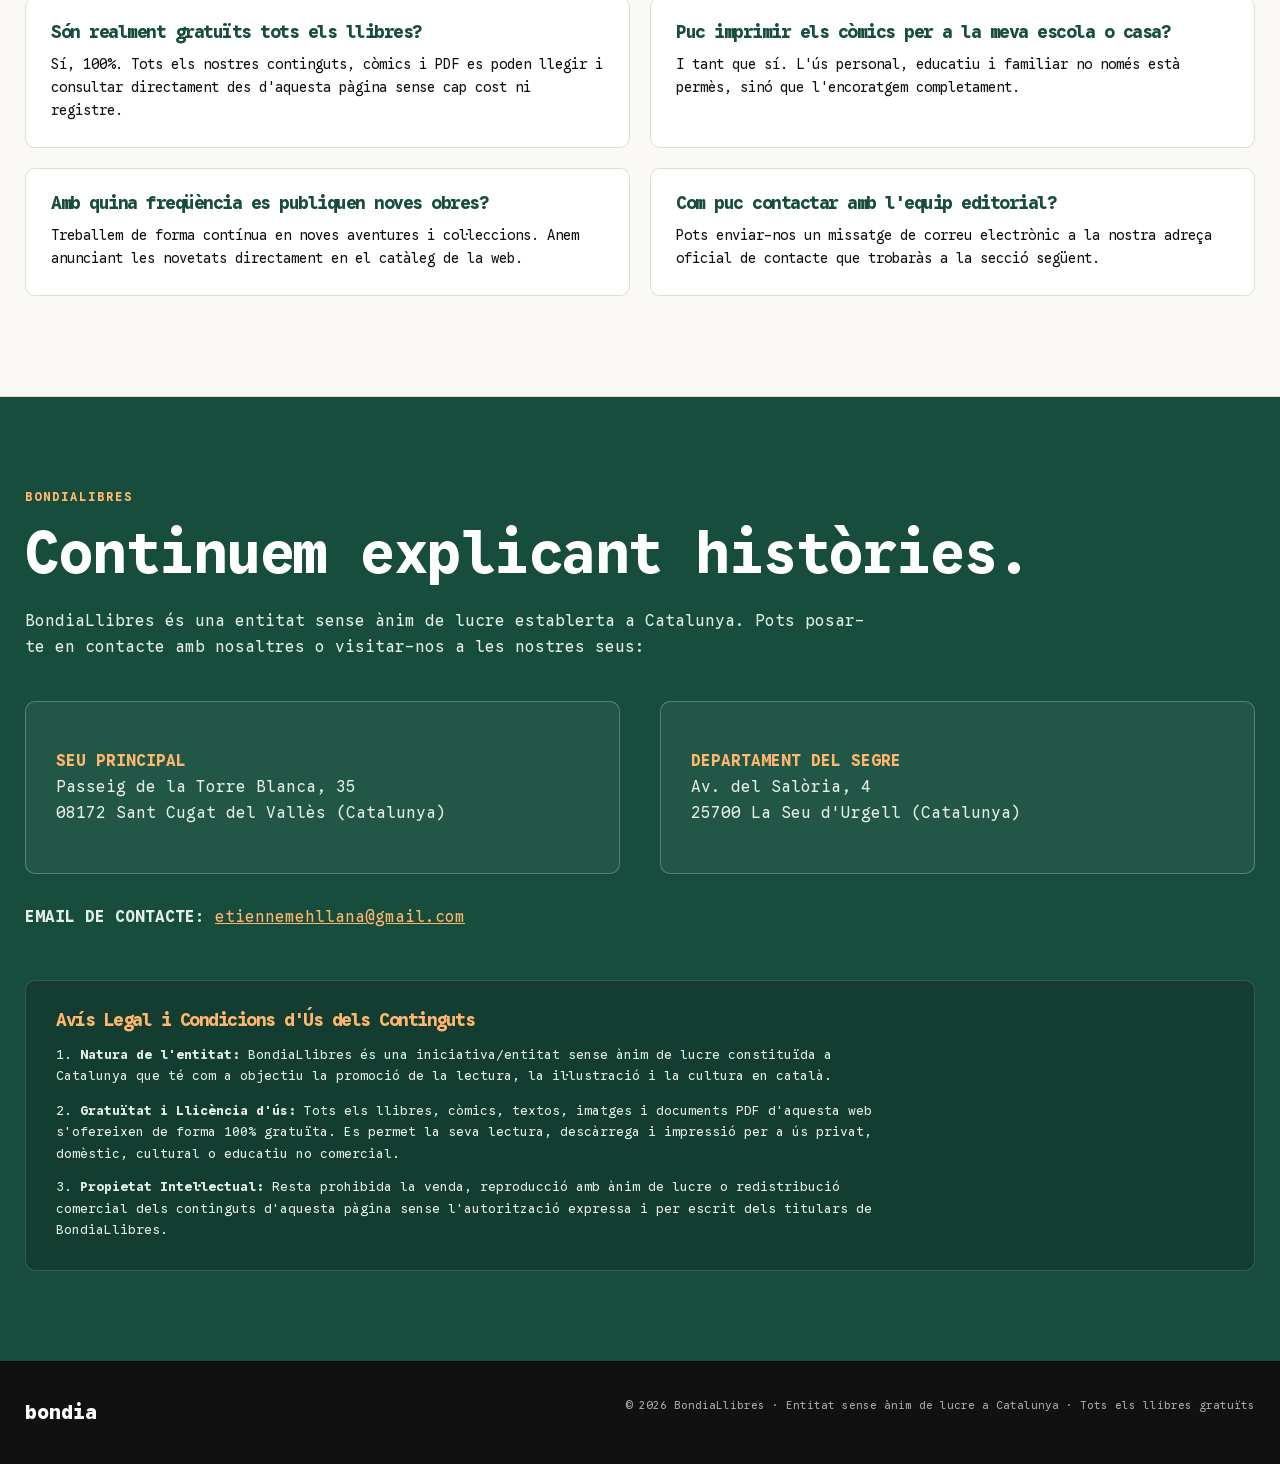
==== commit 0fa37c23: "Add PDF container styling Added a new CSS class for PDF container height." ====
--- a/index.html
+++ b/index.html
@@ -687,13 +687,16 @@
     }
 
     @media (max-width: 650px) {
-      .header-inner { align-items: flex-start; flex-direction: column; }
-      nav { justify-content: flex-start; }
-      .section { padding: 65px 0; }
-      .container { width: min(100% - 30px, 1400px); }
-      .book-grid, .facts, .character-data { grid-template-columns: 1fr; }
-      .book-image { height: 390px; }
-    }
+  .header-inner { align-items: flex-start; flex-direction: column; }
+  nav { justify-content: flex-start; }
+  .section { padding: 65px 0; }
+  .container { width: min(100% - 30px, 1400px); }
+  .book-grid, .facts, .character-data { grid-template-columns: 1fr; }
+  .book-image { height: 390px; }
+  
+  /* NOVA LÍNIA PER AL PDF */
+  .pdf-container { height: 400px; }
+}
   </style>
 </head>
 
